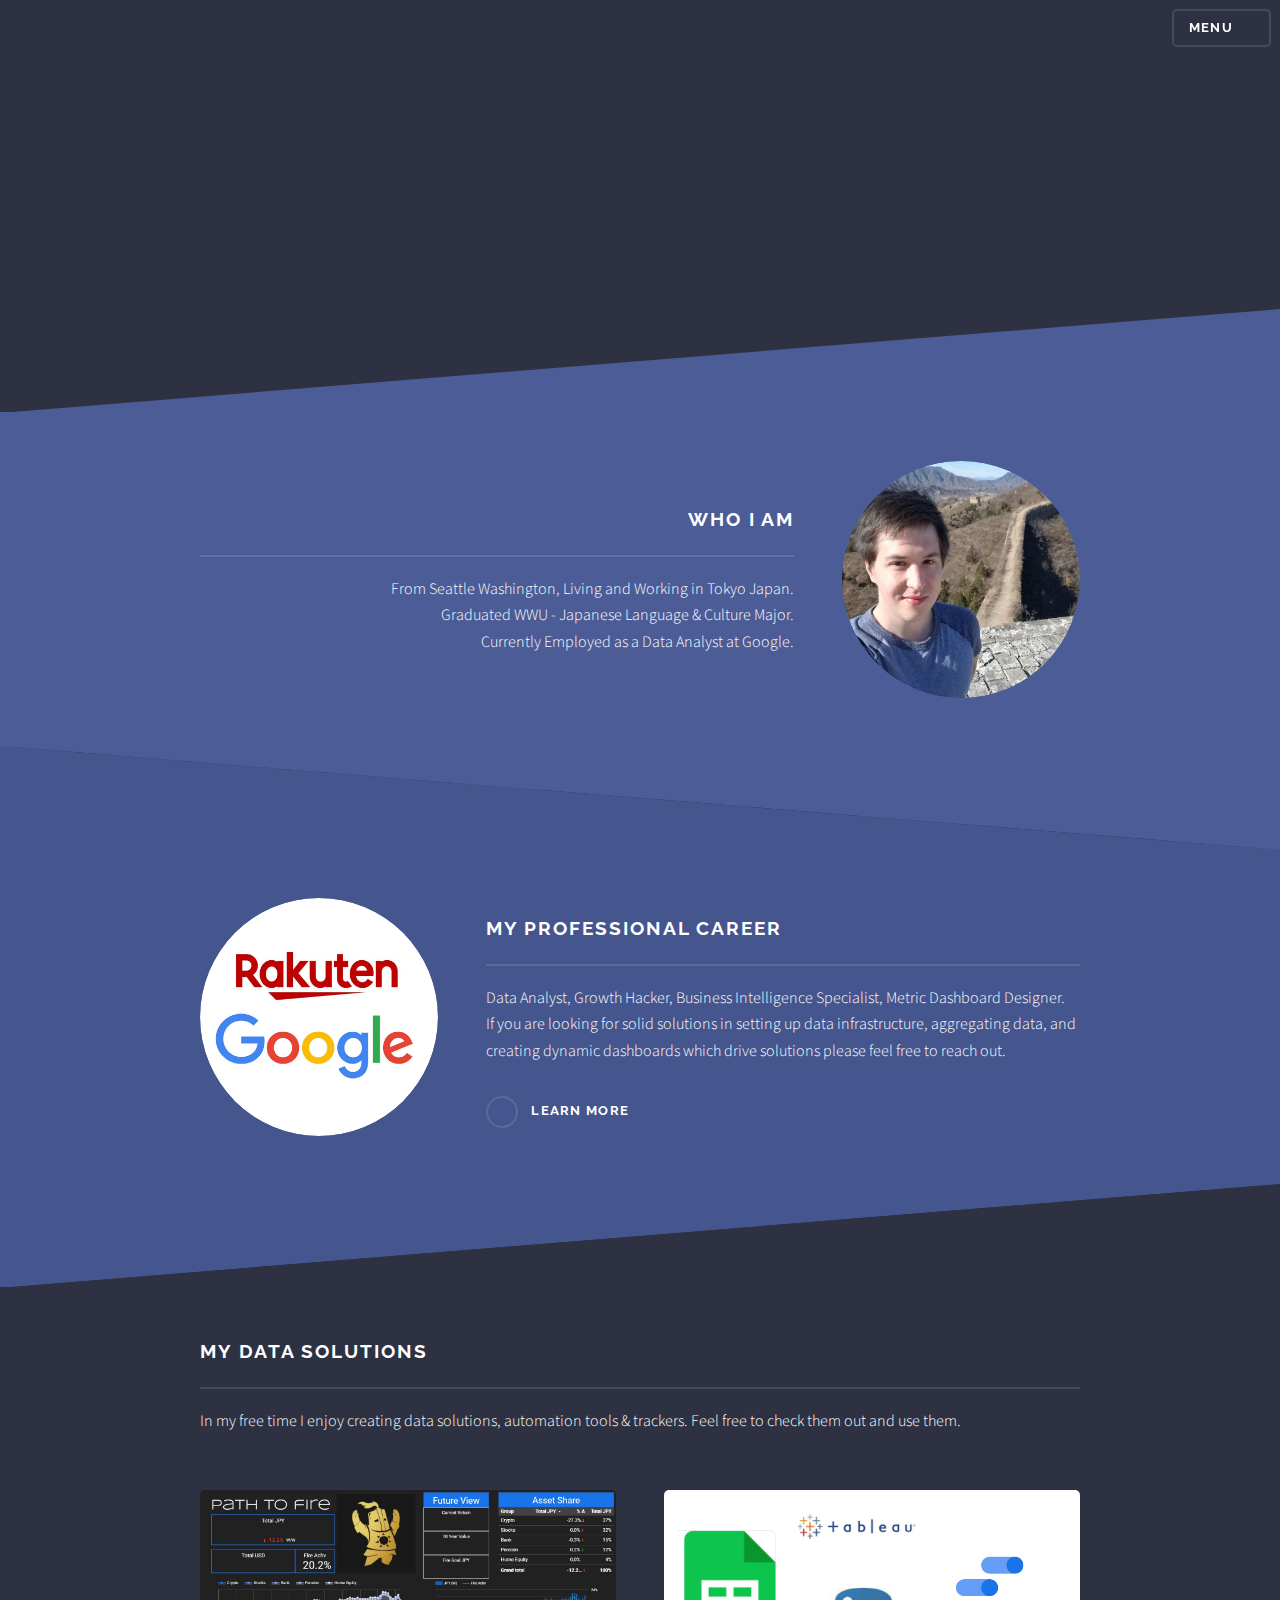
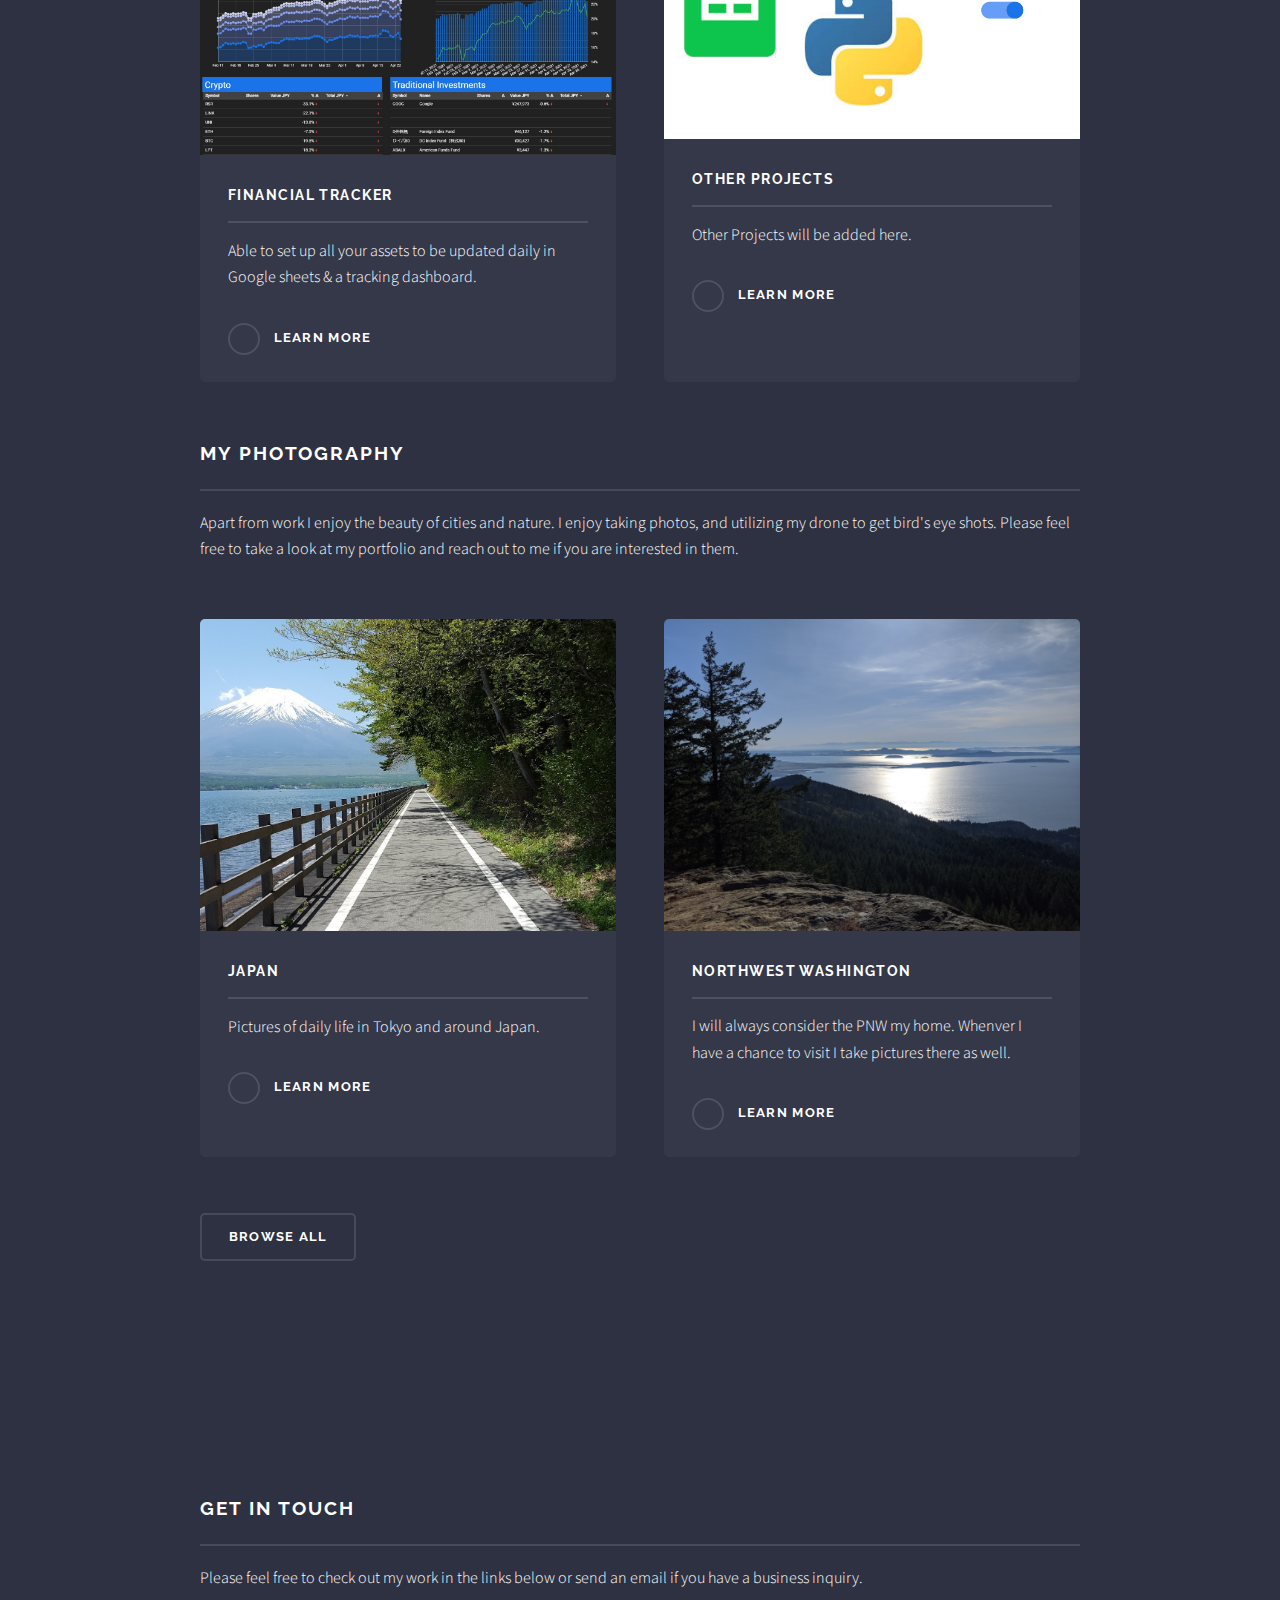
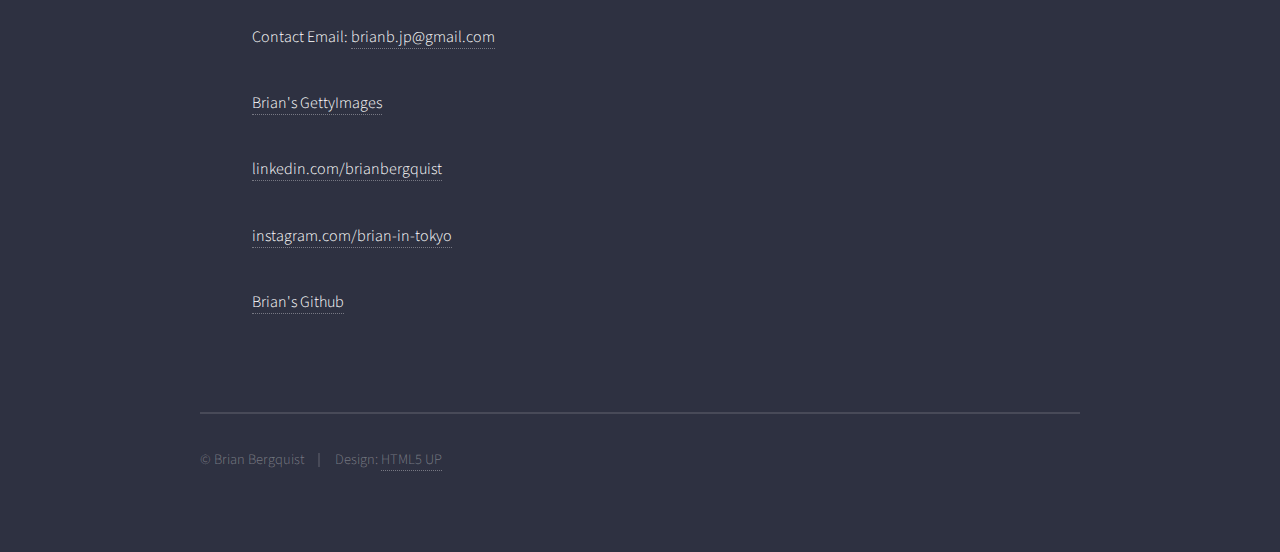
==== index.html @ cfab5d77 "Update index.html" ====
<!DOCTYPE HTML>
<!--
	Solid State by HTML5 UP
	html5up.net | @ajlkn
	Free for personal and commercial use under the CCA 3.0 license (html5up.net/license)
-->
<html>
	<head>
		<title>Brian Bergquist</title>
		<meta charset="utf-8" />
		<meta name="viewport" content="width=device-width, initial-scale=1, user-scalable=no" />
		<link rel="stylesheet" href="assets/css/main.css" />
		<noscript><link rel="stylesheet" href="assets/css/noscript.css" /></noscript>
	</head>
	<body class="is-preload">

		<!-- Page Wrapper -->
			<div id="page-wrapper">

				<!-- Header -->
					<header id="header" class="alt">
						<h1><a href="index.html">Brian Bergquist</a></h1>
						<nav>
							<a href="#menu">Menu</a>
						</nav>
					</header>

				<!-- Menu -->
					<nav id="menu">
						<div class="inner">
							<h2>Menu</h2>
							<ul class="links">
								<li><a href="index.html">Home</a></li>
								<li><a href="data.html">Data Solutions</a></li>
								<li><a href="photography.html">Photography</a></li>
								<li><a href="photography.html">Resume</a></li>
								<li><a href="#contact">Contact</a></li>
							</ul>
							<a href="#" class="close">Close</a>
						</div>
					</nav>

				<!-- Banner -->
					<section id="banner">
						<div class="inner">
							<!-- <div class="logo"><span class="icon fa-circle"></span></div> -->
							<h2>Brian Bergquist</h2>
							<p>Data Analyst, Photographer, Life Long Learner</a></p>
						</div>
					</section>

				<!-- Wrapper -->
					<section id="wrapper">

						<!-- One -->
							<section id="one" class="wrapper spotlight style1">
								<div class="inner">
									<a href="#" class="image"><img src="images/brianpic.jpg" alt="" /></a>
									<div class="content">
										<h2 class="major">Who I Am</h2>
										<p>From Seattle Washington, Living and Working in Tokyo Japan. <br> Graduated WWU - Japanese Language & Culture Major. <br> Currently Employed as a Data Analyst at Google.</p>
										<!-- <a href="#" class="special">Learn more</a> -->
									</div>
								</div>
							</section>

						<!-- Two -->
							<section id="two" class="wrapper alt spotlight style2">
								<div class="inner">
									<a href="#" class="image"><img src="images/work.jpg" alt="" /></a>
									<div class="content">
										<h2 class="major">my professional career</h2>
										<p>Data Analyst, Growth Hacker, Business Intelligence Specialist, Metric Dashboard Designer.<br> If you are looking for solid solutions in setting up data infrastructure, aggregating data, and creating dynamic dashboards which drive solutions please feel free to reach out.    </p>
										<a href="resume.html" class="special">Learn more</a>
									</div>
								</div>
							</section>

						<!-- Three
							<section id="three" class="wrapper spotlight style3">
								<div class="inner">
									<a href="#" class="image"><img src="images/pic03.jpg" alt="" /></a>
									<div class="content">
										<h2 class="major">Nullam dignissim</h2>
										<p>Lorem ipsum dolor sit amet, etiam lorem adipiscing elit. Cras turpis ante, nullam sit amet turpis non, sollicitudin posuere urna. Mauris id tellus arcu. Nunc vehicula id nulla dignissim dapibus. Nullam ultrices, neque et faucibus viverra, ex nulla cursus.</p>
										<a href="#" class="special">Learn more</a>
									</div>
								</div>
							</section>-->

						<!-- Three -->
							<section id="three" class="wrapper style1">
								<div class="inner">

									<!-- Data Section -->

									<h2 class="major">My Data Solutions</h2>
									<p>In my free time I enjoy creating data solutions, automation tools & trackers. Feel free to check them out and use them.</p>
									<section class="features">
										<article>
											<a href="#" class="image"><img src="images/tracker2.jpg" alt="" /></a>
											<h3 class="major">Financial Tracker</h3>
											<p>Able to set up all your assets to be updated daily in Google sheets & a tracking dashboard.</p>
											<a href="#" class="special">Learn more</a>
										</article>
										<article>
											<a href="#" class="image"><img src="images/projects.jpg" alt="" /></a>
											<h3 class="major">Other Projects</h3>
											<p>Other Projects will be added here.</p>
											<a href="#" class="special">Learn more</a>
										</article>
									</section>

									<!-- Photography Section -->
									<h2 class="major">My Photography</h2>
									<p>Apart from work I enjoy the beauty of cities and nature.  I enjoy taking photos, and utilizing my drone to get bird's eye shots. Please feel free to take a look at my portfolio and reach out to me if you are interested in them.</p>
									<section class="features">
										<article>
											<a href="#" class="image"><img src="images/fuji.jpg" alt="" /></a>
											<h3 class="major">Japan</h3>
											<p>Pictures of daily life in Tokyo and around Japan.</p>
											<a href="#" class="special">Learn more</a>
										</article>
										<article>
											<a href="#" class="image"><img src="images/nw.jpg" alt="" /></a>
											<h3 class="major">Northwest Washington</h3>
											<p>I will always consider the PNW my home.  Whenver I have a chance to visit I take pictures there as well.</p>
											<a href="#" class="special">Learn more</a>
										</article>
									</section>
									<ul class="actions">
										<li><a href="#" class="button">Browse All</a></li>
									</ul>
								</div>
							</section>

					</section>

				<!-- Footer -->
					<section id="footer">
						<div class="inner">
							<h2 class="major"><a name="contact">Get in touch</a></h2>
							<p>Please feel free to check out my work in the links below or send an email if you have a business inquiry.</p>
							<!--<form method="post" action="#">
								<div class="fields">
									<div class="field">
										<label for="name">Name</label>
										<input type="text" name="name" id="name" />
									</div>
									<div class="field">
										<label for="email">Email</label>
										<input type="email" name="email" id="email" />
									</div>
									<div class="field">
										<label for="message">Message</label>
										<textarea name="message" id="message" rows="4"></textarea>
									</div>
								</div>
								<ul class="actions">
									<li><input type="submit" value="Send Message" /></li>
								</ul>
							</form>-->
							<ul class="contact">
								<!--li class="icon solid fa-home">
									Untitled Inc<br />
									1234 Somewhere Road Suite #2894<br />
									Nashville, TN 00000-0000
								</li> -->
								<li class="icon solid fa-envelope">Contact Email: <a href="#">brianb.jp@gmail.com</a></li>
								<li class="icon solid fa-camera"><a href="https://www.istockphoto.com/jp/portfolio/brianbergquist">Brian's GettyImages</a></li>
							  <li class="icon brands fa-linkedin"><a href="https://www.linkedin.com/in/brian-bergquist-264b56ba/">linkedin.com/brianbergquist</a></li>
								<li class="icon brands fa-instagram"><a href="https://www.instagram.com/brian_in_tokyo/">instagram.com/brian-in-tokyo</a></li>
								<li class="icon brands fa-github"><a href="https://github.com/EtherealWaffle">Brian's Github</a></li>
							</ul>
							<ul class="copyright">
								<li>&copy; Brian Bergquist</li><li>Design: <a href="http://html5up.net">HTML5 UP</a></li>
							</ul>
						</div>
					</section>

			</div>

		<!-- Scripts -->
			<script src="assets/js/jquery.min.js"></script>
			<script src="assets/js/jquery.scrollex.min.js"></script>
			<script src="assets/js/browser.min.js"></script>
			<script src="assets/js/breakpoints.min.js"></script>
			<script src="assets/js/util.js"></script>
			<script src="assets/js/main.js"></script>

	</body>
</html>
---- assets/css/main.css ----
@import url(fontawesome-all.min.css);
@import url("https://fonts.googleapis.com/css?family=Raleway:200,700|Source+Sans+Pro:300,600,300italic,600italic");

/*
	Solid State by HTML5 UP
	html5up.net | @ajlkn
	Free for personal and commercial use under the CCA 3.0 license (html5up.net/license)
*/

html, body, div, span, applet, object,
iframe, h1, h2, h3, h4, h5, h6, p, blockquote,
pre, a, abbr, acronym, address, big, cite,
code, del, dfn, em, img, ins, kbd, q, s, samp,
small, strike, strong, sub, sup, tt, var, b,
u, i, center, dl, dt, dd, ol, ul, li, fieldset,
form, label, legend, table, caption, tbody,
tfoot, thead, tr, th, td, article, aside,
canvas, details, embed, figure, figcaption,
footer, header, hgroup, menu, nav, output, ruby,
section, summary, time, mark, audio, video {
	margin: 0;
	padding: 0;
	border: 0;
	font-size: 100%;
	font: inherit;
	vertical-align: baseline;}

article, aside, details, figcaption, figure,
footer, header, hgroup, menu, nav, section {
	display: block;}

body {
	line-height: 1;
}

ol, ul {
	list-style: none;
}

blockquote, q {
	quotes: none;
}

	blockquote:before, blockquote:after, q:before, q:after {
		content: '';
		content: none;
	}

table {
	border-collapse: collapse;
	border-spacing: 0;
}

body {
	-webkit-text-size-adjust: none;
}

mark {
	background-color: transparent;
	color: inherit;
}

input::-moz-focus-inner {
	border: 0;
	padding: 0;
}

input, select, textarea {
	-moz-appearance: none;
	-webkit-appearance: none;
	-ms-appearance: none;
	appearance: none;
}

/* Basic */

	@-ms-viewport {
		width: device-width;
	}

	body {
		-ms-overflow-style: scrollbar;
	}

	@media screen and (max-width: 480px) {

		html, body {
			min-width: 320px;
		}

	}

	html {
		box-sizing: border-box;
	}

	*, *:before, *:after {
		box-sizing: inherit;
	}

	body {
		background-color: #2e3141;
		background-image: linear-gradient(to top, rgba(46, 49, 65, 0.8), rgba(46, 49, 65, 0.8)), url("../../images/tok-bg.jpg");
		background-size: auto, cover;
		background-attachment: fixed, fixed;
		background-position: center, center;
	}

		body.is-preload *, body.is-preload *:before, body.is-preload *:after {
			-moz-animation: none !important;
			-webkit-animation: none !important;
			-ms-animation: none !important;
			animation: none !important;
			-moz-transition: none !important;
			-webkit-transition: none !important;
			-ms-transition: none !important;
			transition: none !important;
		}

/* Type */

	body, input, select, textarea {
		color: #ffffff;
		font-family: "Source Sans Pro", Helvetica, sans-serif;
		font-size: 16.5pt;
		font-weight: 300;
		line-height: 1.65;
	}

		@media screen and (max-width: 1680px) {

			body, input, select, textarea {
				font-size: 13pt;
			}

		}

		@media screen and (max-width: 1280px) {

			body, input, select, textarea {
				font-size: 12pt;
			}

		}

		@media screen and (max-width: 980px) {

			body, input, select, textarea {
				font-size: 12pt;
			}

		}

		@media screen and (max-width: 736px) {

			body, input, select, textarea {
				font-size: 12pt;
			}

		}

		@media screen and (max-width: 480px) {

			body, input, select, textarea {
				font-size: 12pt;
			}

		}

	a {
		-moz-transition: color 0.2s ease-in-out, border-bottom-color 0.2s ease-in-out;
		-webkit-transition: color 0.2s ease-in-out, border-bottom-color 0.2s ease-in-out;
		-ms-transition: color 0.2s ease-in-out, border-bottom-color 0.2s ease-in-out;
		transition: color 0.2s ease-in-out, border-bottom-color 0.2s ease-in-out;
		border-bottom: dotted 1px rgba(255, 255, 255, 0.35);
		color: #ffffff;
		text-decoration: none;
	}

		a:hover {
			border-bottom-color: transparent;
			color: #ffffff !important;
		}

		a.special:not(.button) {
			text-decoration: none;
			border-bottom: 0;
			display: block;
			font-family: Raleway, Helvetica, sans-serif;
			font-size: 0.8em;
			font-weight: 700;
			letter-spacing: 0.1em;
			margin: 0 0 2em 0;
			text-transform: uppercase;
		}

			a.special:not(.button):before {
				-moz-osx-font-smoothing: grayscale;
				-webkit-font-smoothing: antialiased;
				display: inline-block;
				font-style: normal;
				font-variant: normal;
				text-rendering: auto;
				line-height: 1;
				text-transform: none !important;
				font-family: 'Font Awesome 5 Free';
				font-weight: 900;
			}

			a.special:not(.button):before {
				-moz-transition: background-color 0.2s ease-in-out;
				-webkit-transition: background-color 0.2s ease-in-out;
				-ms-transition: background-color 0.2s ease-in-out;
				transition: background-color 0.2s ease-in-out;
				border-radius: 100%;
				border: solid 2px rgba(255, 255, 255, 0.125);
				content: '\f105';
				display: inline-block;
				font-size: 1.25em;
				height: 2em;
				line-height: 1.75em;
				margin-right: 0.85em;
				text-align: center;
				text-indent: 0.15em;
				vertical-align: middle;
				width: 2em;
			}

			a.special:not(.button):hover:before {
				background-color: rgba(255, 255, 255, 0.025);
			}

			a.special:not(.button):active:before {
				background-color: rgba(255, 255, 255, 0.075);
			}

	strong, b {
		color: #ffffff;
		font-weight: 600;
	}

	em, i {
		font-style: italic;
	}

	p {
		margin: 0 0 2em 0;
	}

	h1, h2, h3, h4, h5, h6 {
		color: #ffffff;
		font-family: Raleway, Helvetica, sans-serif;
		font-weight: 700;
		letter-spacing: 0.1em;
		margin: 0 0 1em 0;
		text-transform: uppercase;
	}

		h1 a, h2 a, h3 a, h4 a, h5 a, h6 a {
			color: inherit;
			text-decoration: none;
			border-bottom: 0;
		}

		h1 span, h2 span, h3 span, h4 span, h5 span, h6 span {
			font-weight: 200;
		}

		h1.major, h2.major, h3.major, h4.major, h5.major, h6.major {
			padding-bottom: 1em;
			border-bottom: solid 2px rgba(255, 255, 255, 0.125);
		}

	h2 {
		font-size: 1.2em;
	}

	h3 {
		font-size: 0.9em;
	}

	h4 {
		font-size: 0.7em;
	}

	h5 {
		font-size: 0.7em;
	}

	h6 {
		font-size: 0.7em;
	}

	@media screen and (max-width: 736px) {

		h2 {
			font-size: 1em;
		}

		h3 {
			font-size: 0.8em;
		}

	}

	sub {
		font-size: 0.8em;
		position: relative;
		top: 0.5em;
	}

	sup {
		font-size: 0.8em;
		position: relative;
		top: -0.5em;
	}

	blockquote {
		border-left: solid 4px rgba(255, 255, 255, 0.125);
		font-style: italic;
		margin: 0 0 2em 0;
		padding: 0.5em 0 0.5em 2em;
	}

	code {
		background: rgba(255, 255, 255, 0.025);
		border-radius: 5px;
		border: solid 2px rgba(255, 255, 255, 0.125);
		font-family: "Courier New", monospace;
		font-size: 0.9em;
		margin: 0 0.25em;
		padding: 0.25em 0.65em;
	}

	pre {
		-webkit-overflow-scrolling: touch;
		font-family: "Courier New", monospace;
		font-size: 0.9em;
		margin: 0 0 2em 0;
	}

		pre code {
			display: block;
			line-height: 1.75em;
			padding: 1em 1.5em;
			overflow-x: auto;
		}

	hr {
		border: 0;
		border-bottom: solid 2px rgba(255, 255, 255, 0.125);
		margin: 2.5em 0;
	}

		hr.major {
			margin: 4em 0;
		}

	.align-left {
		text-align: left;
	}

	.align-center {
		text-align: center;
	}

	.align-right {
		text-align: right;
	}

/* Row */

	.row {
		display: flex;
		flex-wrap: wrap;
		box-sizing: border-box;
		align-items: stretch;
	}

		.row > * {
			box-sizing: border-box;
		}

		.row.gtr-uniform > * > :last-child {
			margin-bottom: 0;
		}

		.row.aln-left {
			justify-content: flex-start;
		}

		.row.aln-center {
			justify-content: center;
		}

		.row.aln-right {
			justify-content: flex-end;
		}

		.row.aln-top {
			align-items: flex-start;
		}

		.row.aln-middle {
			align-items: center;
		}

		.row.aln-bottom {
			align-items: flex-end;
		}

		.row > .imp {
			order: -1;
		}

		.row > .col-1 {
			width: 8.33333%;
		}

		.row > .off-1 {
			margin-left: 8.33333%;
		}

		.row > .col-2 {
			width: 16.66667%;
		}

		.row > .off-2 {
			margin-left: 16.66667%;
		}

		.row > .col-3 {
			width: 25%;
		}

		.row > .off-3 {
			margin-left: 25%;
		}

		.row > .col-4 {
			width: 33.33333%;
		}

		.row > .off-4 {
			margin-left: 33.33333%;
		}

		.row > .col-5 {
			width: 41.66667%;
		}

		.row > .off-5 {
			margin-left: 41.66667%;
		}

		.row > .col-6 {
			width: 50%;
		}

		.row > .off-6 {
			margin-left: 50%;
		}

		.row > .col-7 {
			width: 58.33333%;
		}

		.row > .off-7 {
			margin-left: 58.33333%;
		}

		.row > .col-8 {
			width: 66.66667%;
		}

		.row > .off-8 {
			margin-left: 66.66667%;
		}

		.row > .col-9 {
			width: 75%;
		}

		.row > .off-9 {
			margin-left: 75%;
		}

		.row > .col-10 {
			width: 83.33333%;
		}

		.row > .off-10 {
			margin-left: 83.33333%;
		}

		.row > .col-11 {
			width: 91.66667%;
		}

		.row > .off-11 {
			margin-left: 91.66667%;
		}

		.row > .col-12 {
			width: 100%;
		}

		.row > .off-12 {
			margin-left: 100%;
		}

		.row.gtr-0 {
			margin-top: 0;
			margin-left: 0em;
		}

			.row.gtr-0 > * {
				padding: 0 0 0 0em;
			}

			.row.gtr-0.gtr-uniform {
				margin-top: 0em;
			}

				.row.gtr-0.gtr-uniform > * {
					padding-top: 0em;
				}

		.row.gtr-25 {
			margin-top: 0;
			margin-left: -0.4375em;
		}

			.row.gtr-25 > * {
				padding: 0 0 0 0.4375em;
			}

			.row.gtr-25.gtr-uniform {
				margin-top: -0.4375em;
			}

				.row.gtr-25.gtr-uniform > * {
					padding-top: 0.4375em;
				}

		.row.gtr-50 {
			margin-top: 0;
			margin-left: -0.875em;
		}

			.row.gtr-50 > * {
				padding: 0 0 0 0.875em;
			}

			.row.gtr-50.gtr-uniform {
				margin-top: -0.875em;
			}

				.row.gtr-50.gtr-uniform > * {
					padding-top: 0.875em;
				}

		.row {
			margin-top: 0;
			margin-left: -1.75em;
		}

			.row > * {
				padding: 0 0 0 1.75em;
			}

			.row.gtr-uniform {
				margin-top: -1.75em;
			}

				.row.gtr-uniform > * {
					padding-top: 1.75em;
				}

		.row.gtr-150 {
			margin-top: 0;
			margin-left: -2.625em;
		}

			.row.gtr-150 > * {
				padding: 0 0 0 2.625em;
			}

			.row.gtr-150.gtr-uniform {
				margin-top: -2.625em;
			}

				.row.gtr-150.gtr-uniform > * {
					padding-top: 2.625em;
				}

		.row.gtr-200 {
			margin-top: 0;
			margin-left: -3.5em;
		}

			.row.gtr-200 > * {
				padding: 0 0 0 3.5em;
			}

			.row.gtr-200.gtr-uniform {
				margin-top: -3.5em;
			}

				.row.gtr-200.gtr-uniform > * {
					padding-top: 3.5em;
				}

		@media screen and (max-width: 1680px) {

			.row {
				display: flex;
				flex-wrap: wrap;
				box-sizing: border-box;
				align-items: stretch;
			}

				.row > * {
					box-sizing: border-box;
				}

				.row.gtr-uniform > * > :last-child {
					margin-bottom: 0;
				}

				.row.aln-left {
					justify-content: flex-start;
				}

				.row.aln-center {
					justify-content: center;
				}

				.row.aln-right {
					justify-content: flex-end;
				}

				.row.aln-top {
					align-items: flex-start;
				}

				.row.aln-middle {
					align-items: center;
				}

				.row.aln-bottom {
					align-items: flex-end;
				}

				.row > .imp-xlarge {
					order: -1;
				}

				.row > .col-1-xlarge {
					width: 8.33333%;
				}

				.row > .off-1-xlarge {
					margin-left: 8.33333%;
				}

				.row > .col-2-xlarge {
					width: 16.66667%;
				}

				.row > .off-2-xlarge {
					margin-left: 16.66667%;
				}

				.row > .col-3-xlarge {
					width: 25%;
				}

				.row > .off-3-xlarge {
					margin-left: 25%;
				}

				.row > .col-4-xlarge {
					width: 33.33333%;
				}

				.row > .off-4-xlarge {
					margin-left: 33.33333%;
				}

				.row > .col-5-xlarge {
					width: 41.66667%;
				}

				.row > .off-5-xlarge {
					margin-left: 41.66667%;
				}

				.row > .col-6-xlarge {
					width: 50%;
				}

				.row > .off-6-xlarge {
					margin-left: 50%;
				}

				.row > .col-7-xlarge {
					width: 58.33333%;
				}

				.row > .off-7-xlarge {
					margin-left: 58.33333%;
				}

				.row > .col-8-xlarge {
					width: 66.66667%;
				}

				.row > .off-8-xlarge {
					margin-left: 66.66667%;
				}

				.row > .col-9-xlarge {
					width: 75%;
				}

				.row > .off-9-xlarge {
					margin-left: 75%;
				}

				.row > .col-10-xlarge {
					width: 83.33333%;
				}

				.row > .off-10-xlarge {
					margin-left: 83.33333%;
				}

				.row > .col-11-xlarge {
					width: 91.66667%;
				}

				.row > .off-11-xlarge {
					margin-left: 91.66667%;
				}

				.row > .col-12-xlarge {
					width: 100%;
				}

				.row > .off-12-xlarge {
					margin-left: 100%;
				}

				.row.gtr-0 {
					margin-top: 0;
					margin-left: 0em;
				}

					.row.gtr-0 > * {
						padding: 0 0 0 0em;
					}

					.row.gtr-0.gtr-uniform {
						margin-top: 0em;
					}

						.row.gtr-0.gtr-uniform > * {
							padding-top: 0em;
						}

				.row.gtr-25 {
					margin-top: 0;
					margin-left: -0.4375em;
				}

					.row.gtr-25 > * {
						padding: 0 0 0 0.4375em;
					}

					.row.gtr-25.gtr-uniform {
						margin-top: -0.4375em;
					}

						.row.gtr-25.gtr-uniform > * {
							padding-top: 0.4375em;
						}

				.row.gtr-50 {
					margin-top: 0;
					margin-left: -0.875em;
				}

					.row.gtr-50 > * {
						padding: 0 0 0 0.875em;
					}

					.row.gtr-50.gtr-uniform {
						margin-top: -0.875em;
					}

						.row.gtr-50.gtr-uniform > * {
							padding-top: 0.875em;
						}

				.row {
					margin-top: 0;
					margin-left: -1.75em;
				}

					.row > * {
						padding: 0 0 0 1.75em;
					}

					.row.gtr-uniform {
						margin-top: -1.75em;
					}

						.row.gtr-uniform > * {
							padding-top: 1.75em;
						}

				.row.gtr-150 {
					margin-top: 0;
					margin-left: -2.625em;
				}

					.row.gtr-150 > * {
						padding: 0 0 0 2.625em;
					}

					.row.gtr-150.gtr-uniform {
						margin-top: -2.625em;
					}

						.row.gtr-150.gtr-uniform > * {
							padding-top: 2.625em;
						}

				.row.gtr-200 {
					margin-top: 0;
					margin-left: -3.5em;
				}

					.row.gtr-200 > * {
						padding: 0 0 0 3.5em;
					}

					.row.gtr-200.gtr-uniform {
						margin-top: -3.5em;
					}

						.row.gtr-200.gtr-uniform > * {
							padding-top: 3.5em;
						}

		}

		@media screen and (max-width: 1280px) {

			.row {
				display: flex;
				flex-wrap: wrap;
				box-sizing: border-box;
				align-items: stretch;
			}

				.row > * {
					box-sizing: border-box;
				}

				.row.gtr-uniform > * > :last-child {
					margin-bottom: 0;
				}

				.row.aln-left {
					justify-content: flex-start;
				}

				.row.aln-center {
					justify-content: center;
				}

				.row.aln-right {
					justify-content: flex-end;
				}

				.row.aln-top {
					align-items: flex-start;
				}

				.row.aln-middle {
					align-items: center;
				}

				.row.aln-bottom {
					align-items: flex-end;
				}

				.row > .imp-large {
					order: -1;
				}

				.row > .col-1-large {
					width: 8.33333%;
				}

				.row > .off-1-large {
					margin-left: 8.33333%;
				}

				.row > .col-2-large {
					width: 16.66667%;
				}

				.row > .off-2-large {
					margin-left: 16.66667%;
				}

				.row > .col-3-large {
					width: 25%;
				}

				.row > .off-3-large {
					margin-left: 25%;
				}

				.row > .col-4-large {
					width: 33.33333%;
				}

				.row > .off-4-large {
					margin-left: 33.33333%;
				}

				.row > .col-5-large {
					width: 41.66667%;
				}

				.row > .off-5-large {
					margin-left: 41.66667%;
				}

				.row > .col-6-large {
					width: 50%;
				}

				.row > .off-6-large {
					margin-left: 50%;
				}

				.row > .col-7-large {
					width: 58.33333%;
				}

				.row > .off-7-large {
					margin-left: 58.33333%;
				}

				.row > .col-8-large {
					width: 66.66667%;
				}

				.row > .off-8-large {
					margin-left: 66.66667%;
				}

				.row > .col-9-large {
					width: 75%;
				}

				.row > .off-9-large {
					margin-left: 75%;
				}

				.row > .col-10-large {
					width: 83.33333%;
				}

				.row > .off-10-large {
					margin-left: 83.33333%;
				}

				.row > .col-11-large {
					width: 91.66667%;
				}

				.row > .off-11-large {
					margin-left: 91.66667%;
				}

				.row > .col-12-large {
					width: 100%;
				}

				.row > .off-12-large {
					margin-left: 100%;
				}

				.row.gtr-0 {
					margin-top: 0;
					margin-left: 0em;
				}

					.row.gtr-0 > * {
						padding: 0 0 0 0em;
					}

					.row.gtr-0.gtr-uniform {
						margin-top: 0em;
					}

						.row.gtr-0.gtr-uniform > * {
							padding-top: 0em;
						}

				.row.gtr-25 {
					margin-top: 0;
					margin-left: -0.4375em;
				}

					.row.gtr-25 > * {
						padding: 0 0 0 0.4375em;
					}

					.row.gtr-25.gtr-uniform {
						margin-top: -0.4375em;
					}

						.row.gtr-25.gtr-uniform > * {
							padding-top: 0.4375em;
						}

				.row.gtr-50 {
					margin-top: 0;
					margin-left: -0.875em;
				}

					.row.gtr-50 > * {
						padding: 0 0 0 0.875em;
					}

					.row.gtr-50.gtr-uniform {
						margin-top: -0.875em;
					}

						.row.gtr-50.gtr-uniform > * {
							padding-top: 0.875em;
						}

				.row {
					margin-top: 0;
					margin-left: -1.75em;
				}

					.row > * {
						padding: 0 0 0 1.75em;
					}

					.row.gtr-uniform {
						margin-top: -1.75em;
					}

						.row.gtr-uniform > * {
							padding-top: 1.75em;
						}

				.row.gtr-150 {
					margin-top: 0;
					margin-left: -2.625em;
				}

					.row.gtr-150 > * {
						padding: 0 0 0 2.625em;
					}

					.row.gtr-150.gtr-uniform {
						margin-top: -2.625em;
					}

						.row.gtr-150.gtr-uniform > * {
							padding-top: 2.625em;
						}

				.row.gtr-200 {
					margin-top: 0;
					margin-left: -3.5em;
				}

					.row.gtr-200 > * {
						padding: 0 0 0 3.5em;
					}

					.row.gtr-200.gtr-uniform {
						margin-top: -3.5em;
					}

						.row.gtr-200.gtr-uniform > * {
							padding-top: 3.5em;
						}

		}

		@media screen and (max-width: 980px) {

			.row {
				display: flex;
				flex-wrap: wrap;
				box-sizing: border-box;
				align-items: stretch;
			}

				.row > * {
					box-sizing: border-box;
				}

				.row.gtr-uniform > * > :last-child {
					margin-bottom: 0;
				}

				.row.aln-left {
					justify-content: flex-start;
				}

				.row.aln-center {
					justify-content: center;
				}

				.row.aln-right {
					justify-content: flex-end;
				}

				.row.aln-top {
					align-items: flex-start;
				}

				.row.aln-middle {
					align-items: center;
				}

				.row.aln-bottom {
					align-items: flex-end;
				}

				.row > .imp-medium {
					order: -1;
				}

				.row > .col-1-medium {
					width: 8.33333%;
				}

				.row > .off-1-medium {
					margin-left: 8.33333%;
				}

				.row > .col-2-medium {
					width: 16.66667%;
				}

				.row > .off-2-medium {
					margin-left: 16.66667%;
				}

				.row > .col-3-medium {
					width: 25%;
				}

				.row > .off-3-medium {
					margin-left: 25%;
				}

				.row > .col-4-medium {
					width: 33.33333%;
				}

				.row > .off-4-medium {
					margin-left: 33.33333%;
				}

				.row > .col-5-medium {
					width: 41.66667%;
				}

				.row > .off-5-medium {
					margin-left: 41.66667%;
				}

				.row > .col-6-medium {
					width: 50%;
				}

				.row > .off-6-medium {
					margin-left: 50%;
				}

				.row > .col-7-medium {
					width: 58.33333%;
				}

				.row > .off-7-medium {
					margin-left: 58.33333%;
				}

				.row > .col-8-medium {
					width: 66.66667%;
				}

				.row > .off-8-medium {
					margin-left: 66.66667%;
				}

				.row > .col-9-medium {
					width: 75%;
				}

				.row > .off-9-medium {
					margin-left: 75%;
				}

				.row > .col-10-medium {
					width: 83.33333%;
				}

				.row > .off-10-medium {
					margin-left: 83.33333%;
				}

				.row > .col-11-medium {
					width: 91.66667%;
				}

				.row > .off-11-medium {
					margin-left: 91.66667%;
				}

				.row > .col-12-medium {
					width: 100%;
				}

				.row > .off-12-medium {
					margin-left: 100%;
				}

				.row.gtr-0 {
					margin-top: 0;
					margin-left: 0em;
				}

					.row.gtr-0 > * {
						padding: 0 0 0 0em;
					}

					.row.gtr-0.gtr-uniform {
						margin-top: 0em;
					}

						.row.gtr-0.gtr-uniform > * {
							padding-top: 0em;
						}

				.row.gtr-25 {
					margin-top: 0;
					margin-left: -0.4375em;
				}

					.row.gtr-25 > * {
						padding: 0 0 0 0.4375em;
					}

					.row.gtr-25.gtr-uniform {
						margin-top: -0.4375em;
					}

						.row.gtr-25.gtr-uniform > * {
							padding-top: 0.4375em;
						}

				.row.gtr-50 {
					margin-top: 0;
					margin-left: -0.875em;
				}

					.row.gtr-50 > * {
						padding: 0 0 0 0.875em;
					}

					.row.gtr-50.gtr-uniform {
						margin-top: -0.875em;
					}

						.row.gtr-50.gtr-uniform > * {
							padding-top: 0.875em;
						}

				.row {
					margin-top: 0;
					margin-left: -1.75em;
				}

					.row > * {
						padding: 0 0 0 1.75em;
					}

					.row.gtr-uniform {
						margin-top: -1.75em;
					}

						.row.gtr-uniform > * {
							padding-top: 1.75em;
						}

				.row.gtr-150 {
					margin-top: 0;
					margin-left: -2.625em;
				}

					.row.gtr-150 > * {
						padding: 0 0 0 2.625em;
					}

					.row.gtr-150.gtr-uniform {
						margin-top: -2.625em;
					}

						.row.gtr-150.gtr-uniform > * {
							padding-top: 2.625em;
						}

				.row.gtr-200 {
					margin-top: 0;
					margin-left: -3.5em;
				}

					.row.gtr-200 > * {
						padding: 0 0 0 3.5em;
					}

					.row.gtr-200.gtr-uniform {
						margin-top: -3.5em;
					}

						.row.gtr-200.gtr-uniform > * {
							padding-top: 3.5em;
						}

		}

		@media screen and (max-width: 736px) {

			.row {
				display: flex;
				flex-wrap: wrap;
				box-sizing: border-box;
				align-items: stretch;
			}

				.row > * {
					box-sizing: border-box;
				}

				.row.gtr-uniform > * > :last-child {
					margin-bottom: 0;
				}

				.row.aln-left {
					justify-content: flex-start;
				}

				.row.aln-center {
					justify-content: center;
				}

				.row.aln-right {
					justify-content: flex-end;
				}

				.row.aln-top {
					align-items: flex-start;
				}

				.row.aln-middle {
					align-items: center;
				}

				.row.aln-bottom {
					align-items: flex-end;
				}

				.row > .imp-small {
					order: -1;
				}

				.row > .col-1-small {
					width: 8.33333%;
				}

				.row > .off-1-small {
					margin-left: 8.33333%;
				}

				.row > .col-2-small {
					width: 16.66667%;
				}

				.row > .off-2-small {
					margin-left: 16.66667%;
				}

				.row > .col-3-small {
					width: 25%;
				}

				.row > .off-3-small {
					margin-left: 25%;
				}

				.row > .col-4-small {
					width: 33.33333%;
				}

				.row > .off-4-small {
					margin-left: 33.33333%;
				}

				.row > .col-5-small {
					width: 41.66667%;
				}

				.row > .off-5-small {
					margin-left: 41.66667%;
				}

				.row > .col-6-small {
					width: 50%;
				}

				.row > .off-6-small {
					margin-left: 50%;
				}

				.row > .col-7-small {
					width: 58.33333%;
				}

				.row > .off-7-small {
					margin-left: 58.33333%;
				}

				.row > .col-8-small {
					width: 66.66667%;
				}

				.row > .off-8-small {
					margin-left: 66.66667%;
				}

				.row > .col-9-small {
					width: 75%;
				}

				.row > .off-9-small {
					margin-left: 75%;
				}

				.row > .col-10-small {
					width: 83.33333%;
				}

				.row > .off-10-small {
					margin-left: 83.33333%;
				}

				.row > .col-11-small {
					width: 91.66667%;
				}

				.row > .off-11-small {
					margin-left: 91.66667%;
				}

				.row > .col-12-small {
					width: 100%;
				}

				.row > .off-12-small {
					margin-left: 100%;
				}

				.row.gtr-0 {
					margin-top: 0;
					margin-left: 0em;
				}

					.row.gtr-0 > * {
						padding: 0 0 0 0em;
					}

					.row.gtr-0.gtr-uniform {
						margin-top: 0em;
					}

						.row.gtr-0.gtr-uniform > * {
							padding-top: 0em;
						}

				.row.gtr-25 {
					margin-top: 0;
					margin-left: -0.3125em;
				}

					.row.gtr-25 > * {
						padding: 0 0 0 0.3125em;
					}

					.row.gtr-25.gtr-uniform {
						margin-top: -0.3125em;
					}

						.row.gtr-25.gtr-uniform > * {
							padding-top: 0.3125em;
						}

				.row.gtr-50 {
					margin-top: 0;
					margin-left: -0.625em;
				}

					.row.gtr-50 > * {
						padding: 0 0 0 0.625em;
					}

					.row.gtr-50.gtr-uniform {
						margin-top: -0.625em;
					}

						.row.gtr-50.gtr-uniform > * {
							padding-top: 0.625em;
						}

				.row {
					margin-top: 0;
					margin-left: -1.25em;
				}

					.row > * {
						padding: 0 0 0 1.25em;
					}

					.row.gtr-uniform {
						margin-top: -1.25em;
					}

						.row.gtr-uniform > * {
							padding-top: 1.25em;
						}

				.row.gtr-150 {
					margin-top: 0;
					margin-left: -1.875em;
				}

					.row.gtr-150 > * {
						padding: 0 0 0 1.875em;
					}

					.row.gtr-150.gtr-uniform {
						margin-top: -1.875em;
					}

						.row.gtr-150.gtr-uniform > * {
							padding-top: 1.875em;
						}

				.row.gtr-200 {
					margin-top: 0;
					margin-left: -2.5em;
				}

					.row.gtr-200 > * {
						padding: 0 0 0 2.5em;
					}

					.row.gtr-200.gtr-uniform {
						margin-top: -2.5em;
					}

						.row.gtr-200.gtr-uniform > * {
							padding-top: 2.5em;
						}

		}

		@media screen and (max-width: 480px) {

			.row {
				display: flex;
				flex-wrap: wrap;
				box-sizing: border-box;
				align-items: stretch;
			}

				.row > * {
					box-sizing: border-box;
				}

				.row.gtr-uniform > * > :last-child {
					margin-bottom: 0;
				}

				.row.aln-left {
					justify-content: flex-start;
				}

				.row.aln-center {
					justify-content: center;
				}

				.row.aln-right {
					justify-content: flex-end;
				}

				.row.aln-top {
					align-items: flex-start;
				}

				.row.aln-middle {
					align-items: center;
				}

				.row.aln-bottom {
					align-items: flex-end;
				}

				.row > .imp-xsmall {
					order: -1;
				}

				.row > .col-1-xsmall {
					width: 8.33333%;
				}

				.row > .off-1-xsmall {
					margin-left: 8.33333%;
				}

				.row > .col-2-xsmall {
					width: 16.66667%;
				}

				.row > .off-2-xsmall {
					margin-left: 16.66667%;
				}

				.row > .col-3-xsmall {
					width: 25%;
				}

				.row > .off-3-xsmall {
					margin-left: 25%;
				}

				.row > .col-4-xsmall {
					width: 33.33333%;
				}

				.row > .off-4-xsmall {
					margin-left: 33.33333%;
				}

				.row > .col-5-xsmall {
					width: 41.66667%;
				}

				.row > .off-5-xsmall {
					margin-left: 41.66667%;
				}

				.row > .col-6-xsmall {
					width: 50%;
				}

				.row > .off-6-xsmall {
					margin-left: 50%;
				}

				.row > .col-7-xsmall {
					width: 58.33333%;
				}

				.row > .off-7-xsmall {
					margin-left: 58.33333%;
				}

				.row > .col-8-xsmall {
					width: 66.66667%;
				}

				.row > .off-8-xsmall {
					margin-left: 66.66667%;
				}

				.row > .col-9-xsmall {
					width: 75%;
				}

				.row > .off-9-xsmall {
					margin-left: 75%;
				}

				.row > .col-10-xsmall {
					width: 83.33333%;
				}

				.row > .off-10-xsmall {
					margin-left: 83.33333%;
				}

				.row > .col-11-xsmall {
					width: 91.66667%;
				}

				.row > .off-11-xsmall {
					margin-left: 91.66667%;
				}

				.row > .col-12-xsmall {
					width: 100%;
				}

				.row > .off-12-xsmall {
					margin-left: 100%;
				}

				.row.gtr-0 {
					margin-top: 0;
					margin-left: 0em;
				}

					.row.gtr-0 > * {
						padding: 0 0 0 0em;
					}

					.row.gtr-0.gtr-uniform {
						margin-top: 0em;
					}

						.row.gtr-0.gtr-uniform > * {
							padding-top: 0em;
						}

				.row.gtr-25 {
					margin-top: 0;
					margin-left: -0.3125em;
				}

					.row.gtr-25 > * {
						padding: 0 0 0 0.3125em;
					}

					.row.gtr-25.gtr-uniform {
						margin-top: -0.3125em;
					}

						.row.gtr-25.gtr-uniform > * {
							padding-top: 0.3125em;
						}

				.row.gtr-50 {
					margin-top: 0;
					margin-left: -0.625em;
				}

					.row.gtr-50 > * {
						padding: 0 0 0 0.625em;
					}

					.row.gtr-50.gtr-uniform {
						margin-top: -0.625em;
					}

						.row.gtr-50.gtr-uniform > * {
							padding-top: 0.625em;
						}

				.row {
					margin-top: 0;
					margin-left: -1.25em;
				}

					.row > * {
						padding: 0 0 0 1.25em;
					}

					.row.gtr-uniform {
						margin-top: -1.25em;
					}

						.row.gtr-uniform > * {
							padding-top: 1.25em;
						}

				.row.gtr-150 {
					margin-top: 0;
					margin-left: -1.875em;
				}

					.row.gtr-150 > * {
						padding: 0 0 0 1.875em;
					}

					.row.gtr-150.gtr-uniform {
						margin-top: -1.875em;
					}

						.row.gtr-150.gtr-uniform > * {
							padding-top: 1.875em;
						}

				.row.gtr-200 {
					margin-top: 0;
					margin-left: -2.5em;
				}

					.row.gtr-200 > * {
						padding: 0 0 0 2.5em;
					}

					.row.gtr-200.gtr-uniform {
						margin-top: -2.5em;
					}

						.row.gtr-200.gtr-uniform > * {
							padding-top: 2.5em;
						}

		}

		@media screen and (max-width: 360px) {

			.row {
				display: flex;
				flex-wrap: wrap;
				box-sizing: border-box;
				align-items: stretch;
			}

				.row > * {
					box-sizing: border-box;
				}

				.row.gtr-uniform > * > :last-child {
					margin-bottom: 0;
				}

				.row.aln-left {
					justify-content: flex-start;
				}

				.row.aln-center {
					justify-content: center;
				}

				.row.aln-right {
					justify-content: flex-end;
				}

				.row.aln-top {
					align-items: flex-start;
				}

				.row.aln-middle {
					align-items: center;
				}

				.row.aln-bottom {
					align-items: flex-end;
				}

				.row > .imp-xxsmall {
					order: -1;
				}

				.row > .col-1-xxsmall {
					width: 8.33333%;
				}

				.row > .off-1-xxsmall {
					margin-left: 8.33333%;
				}

				.row > .col-2-xxsmall {
					width: 16.66667%;
				}

				.row > .off-2-xxsmall {
					margin-left: 16.66667%;
				}

				.row > .col-3-xxsmall {
					width: 25%;
				}

				.row > .off-3-xxsmall {
					margin-left: 25%;
				}

				.row > .col-4-xxsmall {
					width: 33.33333%;
				}

				.row > .off-4-xxsmall {
					margin-left: 33.33333%;
				}

				.row > .col-5-xxsmall {
					width: 41.66667%;
				}

				.row > .off-5-xxsmall {
					margin-left: 41.66667%;
				}

				.row > .col-6-xxsmall {
					width: 50%;
				}

				.row > .off-6-xxsmall {
					margin-left: 50%;
				}

				.row > .col-7-xxsmall {
					width: 58.33333%;
				}

				.row > .off-7-xxsmall {
					margin-left: 58.33333%;
				}

				.row > .col-8-xxsmall {
					width: 66.66667%;
				}

				.row > .off-8-xxsmall {
					margin-left: 66.66667%;
				}

				.row > .col-9-xxsmall {
					width: 75%;
				}

				.row > .off-9-xxsmall {
					margin-left: 75%;
				}

				.row > .col-10-xxsmall {
					width: 83.33333%;
				}

				.row > .off-10-xxsmall {
					margin-left: 83.33333%;
				}

				.row > .col-11-xxsmall {
					width: 91.66667%;
				}

				.row > .off-11-xxsmall {
					margin-left: 91.66667%;
				}

				.row > .col-12-xxsmall {
					width: 100%;
				}

				.row > .off-12-xxsmall {
					margin-left: 100%;
				}

				.row.gtr-0 {
					margin-top: 0;
					margin-left: 0em;
				}

					.row.gtr-0 > * {
						padding: 0 0 0 0em;
					}

					.row.gtr-0.gtr-uniform {
						margin-top: 0em;
					}

						.row.gtr-0.gtr-uniform > * {
							padding-top: 0em;
						}

				.row.gtr-25 {
					margin-top: 0;
					margin-left: -0.3125em;
				}

					.row.gtr-25 > * {
						padding: 0 0 0 0.3125em;
					}

					.row.gtr-25.gtr-uniform {
						margin-top: -0.3125em;
					}

						.row.gtr-25.gtr-uniform > * {
							padding-top: 0.3125em;
						}

				.row.gtr-50 {
					margin-top: 0;
					margin-left: -0.625em;
				}

					.row.gtr-50 > * {
						padding: 0 0 0 0.625em;
					}

					.row.gtr-50.gtr-uniform {
						margin-top: -0.625em;
					}

						.row.gtr-50.gtr-uniform > * {
							padding-top: 0.625em;
						}

				.row {
					margin-top: 0;
					margin-left: -1.25em;
				}

					.row > * {
						padding: 0 0 0 1.25em;
					}

					.row.gtr-uniform {
						margin-top: -1.25em;
					}

						.row.gtr-uniform > * {
							padding-top: 1.25em;
						}

				.row.gtr-150 {
					margin-top: 0;
					margin-left: -1.875em;
				}

					.row.gtr-150 > * {
						padding: 0 0 0 1.875em;
					}

					.row.gtr-150.gtr-uniform {
						margin-top: -1.875em;
					}

						.row.gtr-150.gtr-uniform > * {
							padding-top: 1.875em;
						}

				.row.gtr-200 {
					margin-top: 0;
					margin-left: -2.5em;
				}

					.row.gtr-200 > * {
						padding: 0 0 0 2.5em;
					}

					.row.gtr-200.gtr-uniform {
						margin-top: -2.5em;
					}

						.row.gtr-200.gtr-uniform > * {
							padding-top: 2.5em;
						}

		}

/* Section/Article */

	section.special, article.special {
		text-align: center;
	}

/* Form */

	form {
		margin: 0 0 2em 0;
	}

		form > :last-child {
			margin-bottom: 0;
		}

		form > .fields {
			display: -moz-flex;
			display: -webkit-flex;
			display: -ms-flex;
			display: flex;
			-moz-flex-wrap: wrap;
			-webkit-flex-wrap: wrap;
			-ms-flex-wrap: wrap;
			flex-wrap: wrap;
			width: calc(100% + 3em);
			margin: -1.5em 0 2em -1.5em;
		}

			form > .fields > .field {
				-moz-flex-grow: 0;
				-webkit-flex-grow: 0;
				-ms-flex-grow: 0;
				flex-grow: 0;
				-moz-flex-shrink: 0;
				-webkit-flex-shrink: 0;
				-ms-flex-shrink: 0;
				flex-shrink: 0;
				padding: 1.5em 0 0 1.5em;
				width: calc(100% - 1.5em);
			}

				form > .fields > .field.half {
					width: calc(50% - 0.75em);
				}

				form > .fields > .field.third {
					width: calc(100%/3 - 0.5em);
				}

				form > .fields > .field.quarter {
					width: calc(25% - 0.375em);
				}

		@media screen and (max-width: 480px) {

			form > .fields {
				width: calc(100% + 3em);
				margin: -1.5em 0 2em -1.5em;
			}

				form > .fields > .field {
					padding: 1.5em 0 0 1.5em;
					width: calc(100% - 1.5em);
				}

					form > .fields > .field.half {
						width: calc(100% - 1.5em);
					}

					form > .fields > .field.third {
						width: calc(100% - 1.5em);
					}

					form > .fields > .field.quarter {
						width: calc(100% - 1.5em);
					}

		}

	label {
		color: #ffffff;
		display: block;
		font-family: Raleway, Helvetica, sans-serif;
		font-size: 0.8em;
		font-weight: 700;
		letter-spacing: 0.1em;
		margin: 0 0 0.7em 0;
		text-transform: uppercase;
	}

	input[type="text"],
	input[type="password"],
	input[type="email"],
	input[type="tel"],
	select,
	textarea {
		-moz-appearance: none;
		-webkit-appearance: none;
		-ms-appearance: none;
		appearance: none;
		background: rgba(255, 255, 255, 0.025);
		border-radius: 5px;
		border: none;
		border: solid 2px rgba(255, 255, 255, 0.125);
		color: inherit;
		display: block;
		outline: 0;
		padding: 0 1em;
		text-decoration: none;
		width: 100%;
	}

		input[type="text"]:invalid,
		input[type="password"]:invalid,
		input[type="email"]:invalid,
		input[type="tel"]:invalid,
		select:invalid,
		textarea:invalid {
			box-shadow: none;
		}

		input[type="text"]:focus,
		input[type="password"]:focus,
		input[type="email"]:focus,
		input[type="tel"]:focus,
		select:focus,
		textarea:focus {
			border-color: #5b6ba6;
		}

	select {
		background-image: url("data:image/svg+xml;charset=utf8,%3Csvg xmlns='http://www.w3.org/2000/svg' width='40' height='40' preserveAspectRatio='none' viewBox='0 0 40 40'%3E%3Cpath d='M9.4,12.3l10.4,10.4l10.4-10.4c0.2-0.2,0.5-0.4,0.9-0.4c0.3,0,0.6,0.1,0.9,0.4l3.3,3.3c0.2,0.2,0.4,0.5,0.4,0.9 c0,0.4-0.1,0.6-0.4,0.9L20.7,31.9c-0.2,0.2-0.5,0.4-0.9,0.4c-0.3,0-0.6-0.1-0.9-0.4L4.3,17.3c-0.2-0.2-0.4-0.5-0.4-0.9 c0-0.4,0.1-0.6,0.4-0.9l3.3-3.3c0.2-0.2,0.5-0.4,0.9-0.4S9.1,12.1,9.4,12.3z' fill='rgba(255, 255, 255, 0.125)' /%3E%3C/svg%3E");
		background-size: 1.25rem;
		background-repeat: no-repeat;
		background-position: calc(100% - 1rem) center;
		height: 2.75em;
		padding-right: 2.75em;
		text-overflow: ellipsis;
	}

		select option {
			color: #ffffff;
			background: #2e3141;
		}

		select:focus::-ms-value {
			background-color: transparent;
		}

		select::-ms-expand {
			display: none;
		}

	input[type="text"],
	input[type="password"],
	input[type="email"],
	select {
		height: 2.75em;
	}

	textarea {
		padding: 0.75em 1em;
	}

	input[type="checkbox"],
	input[type="radio"] {
		-moz-appearance: none;
		-webkit-appearance: none;
		-ms-appearance: none;
		appearance: none;
		display: block;
		float: left;
		margin-right: -2em;
		opacity: 0;
		width: 1em;
		z-index: -1;
	}

		input[type="checkbox"] + label,
		input[type="radio"] + label {
			text-decoration: none;
			color: #ffffff;
			cursor: pointer;
			display: inline-block;
			font-size: 1em;
			font-family: "Source Sans Pro", Helvetica, sans-serif;
			text-transform: none;
			letter-spacing: 0;
			font-weight: 300;
			padding-left: 2.4em;
			padding-right: 0.75em;
			position: relative;
		}

			input[type="checkbox"] + label:before,
			input[type="radio"] + label:before {
				-moz-osx-font-smoothing: grayscale;
				-webkit-font-smoothing: antialiased;
				display: inline-block;
				font-style: normal;
				font-variant: normal;
				text-rendering: auto;
				line-height: 1;
				text-transform: none !important;
				font-family: 'Font Awesome 5 Free';
				font-weight: 900;
			}

			input[type="checkbox"] + label:before,
			input[type="radio"] + label:before {
				background: rgba(255, 255, 255, 0.025);
				border-radius: 5px;
				border: solid 2px rgba(255, 255, 255, 0.125);
				content: '';
				display: inline-block;
				font-size: 0.8em;
				height: 2.0625em;
				left: 0;
				line-height: 2.0625em;
				position: absolute;
				text-align: center;
				top: 0;
				width: 2.0625em;
			}

		input[type="checkbox"]:checked + label:before,
		input[type="radio"]:checked + label:before {
			background: #ffffff;
			border-color: #ffffff;
			content: '\f00c';
			color: #2e3141;
		}

		input[type="checkbox"]:focus + label:before,
		input[type="radio"]:focus + label:before {
			border-color: #4c5c96;
		}

	input[type="checkbox"] + label:before {
		border-radius: 5px;
	}

	input[type="radio"] + label:before {
		border-radius: 100%;
	}

	::-webkit-input-placeholder {
		color: rgba(255, 255, 255, 0.35) !important;
		opacity: 1.0;
	}

	:-moz-placeholder {
		color: rgba(255, 255, 255, 0.35) !important;
		opacity: 1.0;
	}

	::-moz-placeholder {
		color: rgba(255, 255, 255, 0.35) !important;
		opacity: 1.0;
	}

	:-ms-input-placeholder {
		color: rgba(255, 255, 255, 0.35) !important;
		opacity: 1.0;
	}

/* Box */

	.box {
		border-radius: 5px;
		border: solid 2px rgba(255, 255, 255, 0.125);
		margin-bottom: 2em;
		padding: 1.5em;
	}

		.box > :last-child,
		.box > :last-child > :last-child,
		.box > :last-child > :last-child > :last-child {
			margin-bottom: 0;
		}

		.box.alt {
			border: 0;
			border-radius: 0;
			padding: 0;
		}

/* Icon */

	.icon {
		text-decoration: none;
		border-bottom: none;
		position: relative;
	}

		.icon:before {
			-moz-osx-font-smoothing: grayscale;
			-webkit-font-smoothing: antialiased;
			display: inline-block;
			font-style: normal;
			font-variant: normal;
			text-rendering: auto;
			line-height: 1;
			text-transform: none !important;
			font-family: 'Font Awesome 5 Free';
			font-weight: 400;
		}

		.icon > .label {
			display: none;
		}

		.icon:before {
			line-height: inherit;
		}

		.icon.solid:before {
			font-weight: 900;
		}

		.icon.brands:before {
			font-family: 'Font Awesome 5 Brands';
		}

/* Image */

	.image {
		border-radius: 5px;
		border: 0;
		display: inline-block;
		position: relative;
	}

		.image img {
			border-radius: 5px;
			display: block;
		}

		.image.left, .image.right {
			max-width: 40%;
		}

			.image.left img, .image.right img {
				width: 100%;
			}

		.image.left {
			float: left;
			padding: 0 1.5em 1em 0;
			top: 0.25em;
		}

		.image.right {
			float: right;
			padding: 0 0 1em 1.5em;
			top: 0.25em;
		}

		.image.fit {
			display: block;
			margin: 0 0 2em 0;
			width: 100%;
		}

			.image.fit img {
				width: 100%;
			}

		.image.main {
			display: block;
			margin: 0 0 3em 0;
			width: 100%;
		}

			.image.main img {
				width: 100%;
			}

/* List */

	ol {
		list-style: decimal;
		margin: 0 0 2em 0;
		padding-left: 1.25em;
	}

		ol li {
			padding-left: 0.25em;
		}

	ul {
		list-style: disc;
		margin: 0 0 2em 0;
		padding-left: 1em;
	}

		ul li {
			padding-left: 0.5em;
		}

		ul.alt {
			list-style: none;
			padding-left: 0;
		}

			ul.alt li {
				border-top: solid 1px rgba(255, 255, 255, 0.125);
				padding: 0.5em 0;
			}

				ul.alt li:first-child {
					border-top: 0;
					padding-top: 0;
				}

	dl {
		margin: 0 0 2em 0;
	}

		dl dt {
			display: block;
			font-weight: 600;
			margin: 0 0 1em 0;
		}

		dl dd {
			margin-left: 2em;
		}

/* Actions */

	ul.actions {
		display: -moz-flex;
		display: -webkit-flex;
		display: -ms-flex;
		display: flex;
		cursor: default;
		list-style: none;
		margin-left: -1em;
		padding-left: 0;
	}

		ul.actions li {
			padding: 0 0 0 1em;
			vertical-align: middle;
		}

		ul.actions.special {
			-moz-justify-content: center;
			-webkit-justify-content: center;
			-ms-justify-content: center;
			justify-content: center;
			width: 100%;
			margin-left: 0;
		}

			ul.actions.special li:first-child {
				padding-left: 0;
			}

		ul.actions.stacked {
			-moz-flex-direction: column;
			-webkit-flex-direction: column;
			-ms-flex-direction: column;
			flex-direction: column;
			margin-left: 0;
		}

			ul.actions.stacked li {
				padding: 1.3em 0 0 0;
			}

				ul.actions.stacked li:first-child {
					padding-top: 0;
				}

		ul.actions.fit {
			width: calc(100% + 1em);
		}

			ul.actions.fit li {
				-moz-flex-grow: 1;
				-webkit-flex-grow: 1;
				-ms-flex-grow: 1;
				flex-grow: 1;
				-moz-flex-shrink: 1;
				-webkit-flex-shrink: 1;
				-ms-flex-shrink: 1;
				flex-shrink: 1;
				width: 100%;
			}

				ul.actions.fit li > * {
					width: 100%;
				}

			ul.actions.fit.stacked {
				width: 100%;
			}

		@media screen and (max-width: 480px) {

			ul.actions:not(.fixed) {
				-moz-flex-direction: column;
				-webkit-flex-direction: column;
				-ms-flex-direction: column;
				flex-direction: column;
				margin-left: 0;
				width: 100% !important;
			}

				ul.actions:not(.fixed) li {
					-moz-flex-grow: 1;
					-webkit-flex-grow: 1;
					-ms-flex-grow: 1;
					flex-grow: 1;
					-moz-flex-shrink: 1;
					-webkit-flex-shrink: 1;
					-ms-flex-shrink: 1;
					flex-shrink: 1;
					padding: 1em 0 0 0;
					text-align: center;
					width: 100%;
				}

					ul.actions:not(.fixed) li > * {
						width: 100%;
					}

					ul.actions:not(.fixed) li:first-child {
						padding-top: 0;
					}

					ul.actions:not(.fixed) li input[type="submit"],
					ul.actions:not(.fixed) li input[type="reset"],
					ul.actions:not(.fixed) li input[type="button"],
					ul.actions:not(.fixed) li button,
					ul.actions:not(.fixed) li .button {
						width: 100%;
					}

						ul.actions:not(.fixed) li input[type="submit"].icon:before,
						ul.actions:not(.fixed) li input[type="reset"].icon:before,
						ul.actions:not(.fixed) li input[type="button"].icon:before,
						ul.actions:not(.fixed) li button.icon:before,
						ul.actions:not(.fixed) li .button.icon:before {
							margin-left: -0.5rem;
						}

		}

/* Icons */

	ul.icons {
		cursor: default;
		list-style: none;
		padding-left: 0;
	}

		ul.icons li {
			display: inline-block;
			padding: 0 1em 0 0;
		}

			ul.icons li:last-child {
				padding-right: 0;
			}

			ul.icons li .icon:before {
				font-size: 1.25em;
			}

/* Contact */

	ul.contact {
		list-style: none;
		padding: 0;
	}

		ul.contact li {
			text-decoration: none;
			margin: 2.5em 0 0 0;
			padding: 0 0 0 3.25em;
			position: relative;
		}

			ul.contact li:before {
				-moz-osx-font-smoothing: grayscale;
				-webkit-font-smoothing: antialiased;
				display: inline-block;
				font-style: normal;
				font-variant: normal;
				text-rendering: auto;
				line-height: 1;
				text-transform: none !important;
				font-family: 'Font Awesome 5 Free';
				font-weight: 400;
			}

			ul.contact li:before {
				border-radius: 100%;
				border: solid 2px rgba(255, 255, 255, 0.125);
				display: inline-block;
				font-size: 0.8em;
				height: 2.5em;
				left: 0;
				line-height: 2.35em;
				position: absolute;
				text-align: center;
				top: 0;
				width: 2.5em;
			}

			ul.contact li:first-child {
				margin-top: 0;
			}

		@media screen and (max-width: 736px) {

			ul.contact li {
				margin: 1.5em 0 0 0;
			}

		}

/* Pagination */

	ul.pagination {
		cursor: default;
		list-style: none;
		padding-left: 0;
	}

		ul.pagination li {
			display: inline-block;
			padding-left: 0;
			vertical-align: middle;
		}

			ul.pagination li > .page {
				-moz-transition: background-color 0.2s ease-in-out, color 0.2s ease-in-out;
				-webkit-transition: background-color 0.2s ease-in-out, color 0.2s ease-in-out;
				-ms-transition: background-color 0.2s ease-in-out, color 0.2s ease-in-out;
				transition: background-color 0.2s ease-in-out, color 0.2s ease-in-out;
				border-bottom: 0;
				border-radius: 5px;
				display: inline-block;
				height: 1.5em;
				line-height: 1.5em;
				margin: 0 0.125em;
				min-width: 1.5em;
				padding: 0 0.5em;
				text-align: center;
			}

				ul.pagination li > .page:hover {
					background-color: rgba(255, 255, 255, 0.025);
				}

				ul.pagination li > .page.active {
					background-color: #4c5c96;
				}

			ul.pagination li:first-child {
				padding-right: 0.75em;
			}

			ul.pagination li:last-child {
				padding-left: 0.75em;
			}

		@media screen and (max-width: 480px) {

			ul.pagination li:nth-child(n+2):nth-last-child(n+2) {
				display: none;
			}

			ul.pagination li .button {
				width: 100%;
			}

			ul.pagination li:first-child {
				width: calc(50% - 2px);
				text-align: left;
				padding-right: 0.325em;
			}

			ul.pagination li:last-child {
				width: calc(50% - 2px);
				text-align: right;
				padding-left: 0.325em;
			}

		}

/* Table */

	.table-wrapper {
		-webkit-overflow-scrolling: touch;
		overflow-x: auto;
	}

	table {
		margin: 0 0 2em 0;
		width: 100%;
	}

		table tbody tr {
			border: solid 1px rgba(255, 255, 255, 0.125);
			border-left: 0;
			border-right: 0;
		}

			table tbody tr:nth-child(2n + 1) {
				background-color: rgba(255, 255, 255, 0.025);
			}

		table td {
			padding: 0.75em 0.75em;
		}

		table th {
			color: #ffffff;
			font-size: 0.9em;
			font-weight: 600;
			padding: 0 0.75em 0.75em 0.75em;
			text-align: left;
		}

		table thead {
			border-bottom: solid 2px rgba(255, 255, 255, 0.125);
		}

		table tfoot {
			border-top: solid 2px rgba(255, 255, 255, 0.125);
		}

		table.alt {
			border-collapse: separate;
		}

			table.alt tbody tr td {
				border: solid 1px rgba(255, 255, 255, 0.125);
				border-left-width: 0;
				border-top-width: 0;
			}

				table.alt tbody tr td:first-child {
					border-left-width: 1px;
				}

			table.alt tbody tr:first-child td {
				border-top-width: 1px;
			}

			table.alt thead {
				border-bottom: 0;
			}

			table.alt tfoot {
				border-top: 0;
			}

/* Button */

	input[type="submit"],
	input[type="reset"],
	input[type="button"],
	button,
	.button {
		-moz-appearance: none;
		-webkit-appearance: none;
		-ms-appearance: none;
		appearance: none;
		-moz-transition: background-color 0.2s ease-in-out;
		-webkit-transition: background-color 0.2s ease-in-out;
		-ms-transition: background-color 0.2s ease-in-out;
		transition: background-color 0.2s ease-in-out;
		background-color: transparent;
		border-radius: 5px;
		border: 0;
		box-shadow: inset 0 0 0 2px rgba(255, 255, 255, 0.125);
		color: #ffffff !important;
		cursor: pointer;
		display: inline-block;
		font-family: Raleway, Helvetica, sans-serif;
		font-size: 0.8em;
		font-weight: 700;
		height: 3.75em;
		letter-spacing: 0.1em;
		line-height: 3.75em;
		padding: 0 2.25em;
		text-align: center;
		text-decoration: none;
		text-transform: uppercase;
		white-space: nowrap;
	}

		input[type="submit"]:hover,
		input[type="reset"]:hover,
		input[type="button"]:hover,
		button:hover,
		.button:hover {
			background-color: rgba(255, 255, 255, 0.025);
		}

		input[type="submit"]:active,
		input[type="reset"]:active,
		input[type="button"]:active,
		button:active,
		.button:active {
			background-color: rgba(255, 255, 255, 0.075);
		}

		input[type="submit"].icon:before,
		input[type="reset"].icon:before,
		input[type="button"].icon:before,
		button.icon:before,
		.button.icon:before {
			margin-right: 0.5em;
			color: rgba(255, 255, 255, 0.35);
		}

		input[type="submit"].primary,
		input[type="reset"].primary,
		input[type="button"].primary,
		button.primary,
		.button.primary {
			background-color: #4c5c96;
			box-shadow: none;
		}

			input[type="submit"].primary:hover,
			input[type="reset"].primary:hover,
			input[type="button"].primary:hover,
			button.primary:hover,
			.button.primary:hover {
				background-color: #53639e;
			}

			input[type="submit"].primary:active,
			input[type="reset"].primary:active,
			input[type="button"].primary:active,
			button.primary:active,
			.button.primary:active {
				background-color: #45558d;
			}

			input[type="submit"].primary.icon:before,
			input[type="reset"].primary.icon:before,
			input[type="button"].primary.icon:before,
			button.primary.icon:before,
			.button.primary.icon:before {
				color: #7985b0;
			}

		input[type="submit"].fit,
		input[type="reset"].fit,
		input[type="button"].fit,
		button.fit,
		.button.fit {
			width: 100%;
		}

		input[type="submit"].small,
		input[type="reset"].small,
		input[type="button"].small,
		button.small,
		.button.small {
			font-size: 0.6em;
		}

		input[type="submit"].large,
		input[type="reset"].large,
		input[type="button"].large,
		button.large,
		.button.large {
			font-size: 1em;
		}

		input[type="submit"].disabled, input[type="submit"]:disabled,
		input[type="reset"].disabled,
		input[type="reset"]:disabled,
		input[type="button"].disabled,
		input[type="button"]:disabled,
		button.disabled,
		button:disabled,
		.button.disabled,
		.button:disabled {
			opacity: 0.25;
		}

		@media screen and (max-width: 480px) {

			input[type="submit"],
			input[type="reset"],
			input[type="button"],
			button,
			.button {
				padding: 0;
			}

		}

/* Features */

	.features {
		display: -moz-flex;
		display: -webkit-flex;
		display: -ms-flex;
		display: flex;
		-moz-flex-wrap: wrap;
		-webkit-flex-wrap: wrap;
		-ms-flex-wrap: wrap;
		flex-wrap: wrap;
		margin: 0 0 2em 0;
	}

		.features article {
			padding: 1.75em 1.75em 0.1em 1.75em ;
			background-color: #353849;
			border-radius: 5px;
			margin: 1.5em 3em 1.5em 0;
			width: calc(50% - 1.5em);
		}

			.features article:nth-child(2n) {
				margin-right: 0;
			}

			.features article .image {
				border-radius: 5px 5px 0 0;
				display: block;
				margin-bottom: 1.75em;
				margin-left: -1.75em;
				margin-top: -1.75em;
				position: relative;
				width: calc(100% + 3.5em);
			}

				.features article .image img {
					border-radius: 5px 5px 0 0;
					width: 100%;
				}

		@media screen and (max-width: 980px) {

			.features article {
				margin: 1em 2em 1em 0;
				width: calc(50% - 1em);
			}

		}

		@media screen and (max-width: 736px) {

			.features article {
				padding: 1.5em 1.5em 0.1em 1.5em ;
				margin: 0.875em 1.75em 0.875em 0;
				width: calc(50% - 0.875em - 1px);
			}

				.features article .image {
					margin-bottom: 1.5em;
					margin-left: -1.5em;
					margin-top: -1.5em;
					width: calc(100% + 3em);
				}

		}

		@media screen and (max-width: 480px) {

			.features {
				display: block;
			}

				.features article {
					width: 100%;
					margin: 0 0 2em 0 !important;
				}

		}

/* Header */

	#header {
		-moz-transition: background-color 0.2s ease-in-out;
		-webkit-transition: background-color 0.2s ease-in-out;
		-ms-transition: background-color 0.2s ease-in-out;
		transition: background-color 0.2s ease-in-out;
		background-color: rgba(53, 56, 73, 0.95);
		height: 3.5em;
		left: 0;
		line-height: 3.5em;
		padding: 0 1.25em;
		position: fixed;
		top: 0;
		width: 100%;
		z-index: 10000;
	}

		#header h1 {
			-moz-transition: opacity 0.2s ease-in-out, visibility 0.2s;
			-webkit-transition: opacity 0.2s ease-in-out, visibility 0.2s;
			-ms-transition: opacity 0.2s ease-in-out, visibility 0.2s;
			transition: opacity 0.2s ease-in-out, visibility 0.2s;
			border-bottom: 0;
			font-size: 0.8em;
			margin-bottom: 0;
			opacity: 1;
			visibility: visible;
		}

			#header h1 a {
				border: 0;
			}

		#header nav {
			font-family: Raleway, Helvetica, sans-serif;
			font-size: 0.8em;
			font-weight: 700;
			height: 3em;
			letter-spacing: 0.1em;
			line-height: 3em;
			position: absolute;
			right: 0.7em;
			text-transform: uppercase;
			top: 0.7em;
		}

			#header nav a {
				border: 0;
				display: inline-block;
				padding: 0 1em;
			}

				#header nav a:before {
					float: right;
					margin-left: 0.75em;
				}

				#header nav a[href="#menu"] {
					text-decoration: none;
					-moz-transition: background-color 0.2s ease-in-out;
					-webkit-transition: background-color 0.2s ease-in-out;
					-ms-transition: background-color 0.2s ease-in-out;
					transition: background-color 0.2s ease-in-out;
					border-radius: 5px;
					box-shadow: inset 0 0 0 2px rgba(255, 255, 255, 0.125);
					padding: 0 1.35em;
				}

					#header nav a[href="#menu"]:before {
						-moz-osx-font-smoothing: grayscale;
						-webkit-font-smoothing: antialiased;
						display: inline-block;
						font-style: normal;
						font-variant: normal;
						text-rendering: auto;
						line-height: 1;
						text-transform: none !important;
						font-family: 'Font Awesome 5 Free';
						font-weight: 900;
					}

					#header nav a[href="#menu"]:before {
						content: '\f0c9';
						line-height: inherit;
					}

					#header nav a[href="#menu"]:hover {
						background-color: rgba(255, 255, 255, 0.025);
					}

					#header nav a[href="#menu"]:active {
						background-color: rgba(255, 255, 255, 0.075);
					}

		#header.alt {
			background-color: transparent;
		}

			#header.alt h1 {
				opacity: 0;
				visibility: hidden;
			}

		@media screen and (max-width: 736px) {

			#header {
				height: 2.75em;
				line-height: 2.75em;
			}

				#header nav {
					top: 0;
					right: 0;
					height: inherit;
					line-height: inherit;
				}

					#header nav a {
						height: inherit;
						line-height: inherit;
					}

						#header nav a[href="#menu"] {
							box-shadow: none;
							padding: 0 1em;
							border-radius: 0;
						}

							#header nav a[href="#menu"]:hover, #header nav a[href="#menu"]:active {
								background-color: inherit;
							}

		}

		@media screen and (max-width: 480px) {

			#header nav a[href="#menu"] {
				width: 4em;
				white-space: nowrap;
				text-indent: 4em;
				position: relative;
			}

				#header nav a[href="#menu"]:before {
					width: inherit;
					position: absolute;
					top: 0;
					left: 0;
					text-indent: 0;
					text-align: right;
					margin-left: 0;
					padding-right: 1.25em;
				}

		}

/* Menu */

	#page-wrapper {
		-moz-transition: -moz-filter 0.25s ease;
		-webkit-transition: -webkit-filter 0.25s ease;
		-ms-transition: -ms-filter 0.25s ease;
		transition: filter 0.25s ease;
	}

	#menu {
		-moz-align-items: center;
		-webkit-align-items: center;
		-ms-align-items: center;
		align-items: center;
		display: -moz-flex;
		display: -webkit-flex;
		display: -ms-flex;
		display: flex;
		-moz-justify-content: center;
		-webkit-justify-content: center;
		-ms-justify-content: center;
		justify-content: center;
		pointer-events: none;
		-moz-transition: opacity 0.35s ease, visibility 0.35s;
		-webkit-transition: opacity 0.35s ease, visibility 0.35s;
		-ms-transition: opacity 0.35s ease, visibility 0.35s;
		transition: opacity 0.35s ease, visibility 0.35s;
		-moz-user-select: none;
		-webkit-user-select: none;
		-ms-user-select: none;
		user-select: none;
		-webkit-tap-highlight-color: rgba(0, 0, 0, 0);
		background: rgba(46, 49, 65, 0.8);
		cursor: default;
		height: 100%;
		left: 0;
		opacity: 0;
		position: fixed;
		text-align: center;
		top: 0;
		visibility: hidden;
		width: 100%;
	}

		#menu .inner {
			padding: 2.5em 1.5em 0.5em 1.5em ;
			-moz-transform: translateY(0.5em);
			-webkit-transform: translateY(0.5em);
			-ms-transform: translateY(0.5em);
			transform: translateY(0.5em);
			-moz-transition: opacity 0.35s ease, -moz-transform 0.35s ease;
			-webkit-transition: opacity 0.35s ease, -webkit-transform 0.35s ease;
			-ms-transition: opacity 0.35s ease, -ms-transform 0.35s ease;
			transition: opacity 0.35s ease, transform 0.35s ease;
			-webkit-overflow-scrolling: touch;
			background: #4c5c96;
			border-radius: 5px;
			display: block;
			max-width: 100%;
			opacity: 0;
			position: relative;
			width: 18em;
		}

		#menu h2 {
			border-bottom: solid 2px rgba(255, 255, 255, 0.125);
			padding-bottom: 1em;
		}

		#menu .close {
			background-image: url("images/close.svg");
			background-position: 75% 25%;
			background-repeat: no-repeat;
			background-size: 2em 2em;
			border: 0;
			content: '';
			display: block;
			height: 4em;
			overflow: hidden;
			position: absolute;
			right: 0;
			text-align: center;
			text-indent: 4em;
			top: 0;
			width: 4em;
		}

		#menu .links {
			list-style: none;
			margin-bottom: 1.5em;
			padding: 0;
		}

			#menu .links li {
				padding: 0;
			}

				#menu .links li a {
					border-radius: 5px;
					border: 0;
					display: block;
					font-family: Raleway, Helvetica, sans-serif;
					font-size: 0.8em;
					font-weight: 200;
					letter-spacing: 0.1em;
					line-height: 1.85em;
					padding: 0.75em 0;
					text-transform: uppercase;
				}

					#menu .links li a:hover {
						background: #45558d;
					}

		@media screen and (max-width: 736px) {

			#menu .inner {
				max-height: 100%;
				overflow-y: auto;
				overflow-x: hidden;
			}

				#menu .inner .close {
					background-size: 1.5em 1.5em;
				}

		}

	body.is-menu-visible #page-wrapper {
		-moz-filter: blur(1.5px);
		-webkit-filter: blur(1.5px);
		-ms-filter: blur(1.5px);
		filter: blur(1.5px);
	}

	body.is-menu-visible #menu {
		pointer-events: auto;
		opacity: 1;
		visibility: visible;
	}

		body.is-menu-visible #menu .inner {
			-moz-transform: translateY(0);
			-webkit-transform: translateY(0);
			-ms-transform: translateY(0);
			transform: translateY(0);
			opacity: 1;
		}

/* Banner */

	#banner {
		padding: 10em 0 4.75em 0 ;
	}

		#banner .inner {
			margin: 0 auto;
			width: 55em;
		}

		#banner .logo {
			-moz-transition: opacity 2s ease, -moz-transform 1s ease;
			-webkit-transition: opacity 2s ease, -webkit-transform 1s ease;
			-ms-transition: opacity 2s ease, -ms-transform 1s ease;
			transition: opacity 2s ease, transform 1s ease;
			-moz-transform: translateY(0);
			-webkit-transform: translateY(0);
			-ms-transform: translateY(0);
			transform: translateY(0);
			opacity: 1;
			margin: 0 0 1.3em 0;
		}

			#banner .logo .icon {
				border-radius: 100%;
				border: solid 2px rgba(255, 255, 255, 0.125);
				cursor: default;
				display: inline-block;
				font-size: 2em;
				height: 2.25em;
				line-height: 2.25em;
				text-align: center;
				width: 2.25em;
			}

		#banner h2 {
			-moz-transition: opacity 0.5s ease, -moz-transform 0.5s ease, -moz-filter 0.25s ease;
			-webkit-transition: opacity 0.5s ease, -webkit-transform 0.5s ease, -webkit-filter 0.25s ease;
			-ms-transition: opacity 0.5s ease, -ms-transform 0.5s ease, -ms-filter 0.25s ease;
			transition: opacity 0.5s ease, transform 0.5s ease, filter 0.25s ease;
			-moz-transform: translateX(0);
			-webkit-transform: translateX(0);
			-ms-transform: translateX(0);
			transform: translateX(0);
			-moz-transition-delay: 0.65s;
			-webkit-transition-delay: 0.65s;
			-ms-transition-delay: 0.65s;
			transition-delay: 0.65s;
			-moz-filter: blur(0);
			-webkit-filter: blur(0);
			-ms-filter: blur(0);
			filter: blur(0);
			opacity: 1;
			border-bottom: solid 2px rgba(255, 255, 255, 0.125);
			font-size: 2.25em;
			margin-bottom: 0.8em;
			padding-bottom: 0.4em;
		}

		#banner p {
			-moz-transition: opacity 0.5s ease, -moz-transform 0.5s ease, -moz-filter 0.25s ease;
			-webkit-transition: opacity 0.5s ease, -webkit-transform 0.5s ease, -webkit-filter 0.25s ease;
			-ms-transition: opacity 0.5s ease, -ms-transform 0.5s ease, -ms-filter 0.25s ease;
			transition: opacity 0.5s ease, transform 0.5s ease, filter 0.25s ease;
			-moz-transform: translateX(0);
			-webkit-transform: translateX(0);
			-ms-transform: translateX(0);
			transform: translateX(0);
			-moz-transition-delay: 0.8s;
			-webkit-transition-delay: 0.8s;
			-ms-transition-delay: 0.8s;
			transition-delay: 0.8s;
			-moz-filter: blur(0);
			-webkit-filter: blur(0);
			-ms-filter: blur(0);
			filter: blur(0);
			opacity: 1;
			font-family: Raleway, Helvetica, sans-serif;
			font-size: 1em;
			font-weight: 200;
			letter-spacing: 0.1em;
			line-height: 2;
			text-transform: uppercase;
		}

		@media screen and (max-width: 1280px) {

			#banner {
				padding: 7em 0 8.25em 0 ;
				background-color: #2e3141;
				background-image: linear-gradient(to top, rgba(46, 49, 65, 0.8), rgba(46, 49, 65, 0.8)), url("../../images/bg.jpg");
				background-size: auto, cover;
				background-position: center, center;
				margin-bottom: -6.5em;
			}

		}

		@media screen and (max-width: 980px) {

			#banner {
				padding: 12em 3em 12.375em 3em ;
				margin-bottom: -4.75em;
			}

				#banner .inner {
					width: 100%;
				}

		}

		@media screen and (max-width: 736px) {

			#banner {
				padding: 5em 2em 4.25em 2em ;
				margin-bottom: -2.5em;
			}

				#banner .logo {
					margin: 0 0 1em 0;
				}

					#banner .logo .icon {
						font-size: 1.5em;
					}

				#banner h2 {
					font-size: 1.5em;
				}

				#banner p {
					font-size: 0.8em;
				}

		}

		body.is-preload #banner .logo {
			-moz-transform: translateY(0.5em);
			-webkit-transform: translateY(0.5em);
			-ms-transform: translateY(0.5em);
			transform: translateY(0.5em);
			opacity: 0;
		}

		body.is-preload #banner h2 {
			opacity: 0;
			-moz-transform: translateX(0.25em);
			-webkit-transform: translateX(0.25em);
			-ms-transform: translateX(0.25em);
			transform: translateX(0.25em);
			-moz-filter: blur(2px);
			-webkit-filter: blur(2px);
			-ms-filter: blur(2px);
			filter: blur(2px);
		}

		body.is-preload #banner p {
			opacity: 0;
			-moz-transform: translateX(0.5em);
			-webkit-transform: translateX(0.5em);
			-ms-transform: translateX(0.5em);
			transform: translateX(0.5em);
			-moz-filter: blur(2px);
			-webkit-filter: blur(2px);
			-ms-filter: blur(2px);
			filter: blur(2px);
		}

/* Wrapper */

	#wrapper > header {
		padding: 11em 0 2.25em 0 ;
	}

		#wrapper > header .inner {
			margin: 0 auto;
			width: 55em;
		}

		#wrapper > header h2 {
			border-bottom: solid 2px rgba(255, 255, 255, 0.125);
			font-size: 2em;
			margin-bottom: 0.8em;
			padding-bottom: 0.4em;
		}

		#wrapper > header p {
			font-family: Raleway, Helvetica, sans-serif;
			font-size: 1em;
			font-weight: 200;
			letter-spacing: 0.1em;
			line-height: 2;
			text-transform: uppercase;
		}

	@media screen and (max-width: 1280px) {

		#wrapper > header {
			padding: 9em 0 6.25em 0 ;
			background-color: #2e3141;
			background-image: linear-gradient(to top, rgba(46, 49, 65, 0.8), rgba(46, 49, 65, 0.8)), url("../../images/bg.jpg");
			background-size: auto, cover;
			background-position: center, 0% 30%;
			margin-bottom: -6.5em;
		}

	}

	@media screen and (max-width: 980px) {

		#wrapper > header {
			padding: 11em 3em 7.375em 3em ;
			background-size: auto, cover;
			background-position: center, 0% 0%;
			margin-bottom: -4.75em;
		}

			#wrapper > header .inner {
				width: 100%;
			}

	}

	@media screen and (max-width: 736px) {

		#wrapper > header {
			padding: 6.5em 2em 3em 2em ;
			background-size: auto, 125%;
			margin-bottom: -2.5em;
		}

			#wrapper > header h2 {
				font-size: 1.25em;
			}

			#wrapper > header p {
				font-size: 0.8em;
			}

	}

	.wrapper {
		background-color: #2e3141;
		margin: 6.5em 0;
		position: relative;
	}

		.wrapper:before, .wrapper:after {
			background-image: url("data:image/svg+xml;charset=utf8,%3Csvg xmlns='http://www.w3.org/2000/svg' width='100' height='100' viewBox='0 0 100 100' preserveAspectRatio='none'%3E%3Cpolygon points='0,100 100,0 100,100' style='fill:%232e3141%3B' /%3E%3C/svg%3E");
		}

		.wrapper:before {
			box-shadow: inset 0 -1px 0 0 #2e3141, 0 1px 0 0 #2e3141;
		}

		.wrapper:after {
			box-shadow: inset 0 -1px 0 0 #2e3141, 0 1px 0 0 #2e3141;
		}

		.wrapper:before, .wrapper:after {
			background-repeat: no-repeat;
			background-size: 100% 100%;
			content: '';
			display: block;
			height: 6.5em;
			position: absolute;
			width: 100%;
		}

		.wrapper:before {
			left: 0;
			top: -6.5em;
		}

		.wrapper:after {
			-moz-transform: scaleY(-1);
			-webkit-transform: scaleY(-1);
			-ms-transform: scaleY(-1);
			transform: scaleY(-1);
			bottom: -6.5em;
			left: 0;
		}

		.wrapper.alt:before {
			-moz-transform: scaleX(-1);
			-webkit-transform: scaleX(-1);
			-ms-transform: scaleX(-1);
			transform: scaleX(-1);
		}

		.wrapper.alt:after {
			-moz-transform: scaleY(-1) scaleX(-1);
			-webkit-transform: scaleY(-1) scaleX(-1);
			-ms-transform: scaleY(-1) scaleX(-1);
			transform: scaleY(-1) scaleX(-1);
		}

		.wrapper .inner {
			padding: 3em 0 1em 0 ;
			margin: 0 auto;
			width: 55em;
		}

		.wrapper.style2 {
			background-color: #353849;
		}

			.wrapper.style2:before, .wrapper.style2:after {
				background-image: url("data:image/svg+xml;charset=utf8,%3Csvg xmlns='http://www.w3.org/2000/svg' width='100' height='100' viewBox='0 0 100 100' preserveAspectRatio='none'%3E%3Cpolygon points='0,100 100,0 100,100' style='fill:%23353849%3B' /%3E%3C/svg%3E");
			}

			.wrapper.style2:before {
				box-shadow: inset 0 -1px 0 0 #353849, 0 1px 0 0 #353849;
			}

			.wrapper.style2:after {
				box-shadow: inset 0 -1px 0 0 #353849, 0 1px 0 0 #353849;
			}

		.wrapper.style3 {
			background-color: #3d4051;
		}

			.wrapper.style3:before, .wrapper.style3:after {
				background-image: url("data:image/svg+xml;charset=utf8,%3Csvg xmlns='http://www.w3.org/2000/svg' width='100' height='100' viewBox='0 0 100 100' preserveAspectRatio='none'%3E%3Cpolygon points='0,100 100,0 100,100' style='fill:%233d4051%3B' /%3E%3C/svg%3E");
			}

			.wrapper.style3:before {
				box-shadow: inset 0 -1px 0 0 #3d4051, 0 1px 0 0 #3d4051;
			}

			.wrapper.style3:after {
				box-shadow: inset 0 -1px 0 0 #3d4051, 0 1px 0 0 #3d4051;
			}

		.wrapper.style4 {
			background-color: #454858;
		}

			.wrapper.style4:before, .wrapper.style4:after {
				background-image: url("data:image/svg+xml;charset=utf8,%3Csvg xmlns='http://www.w3.org/2000/svg' width='100' height='100' viewBox='0 0 100 100' preserveAspectRatio='none'%3E%3Cpolygon points='0,100 100,0 100,100' style='fill:%23454858%3B' /%3E%3C/svg%3E");
			}

			.wrapper.style4:before {
				box-shadow: inset 0 -1px 0 0 #454858, 0 1px 0 0 #454858;
			}

			.wrapper.style4:after {
				box-shadow: inset 0 -1px 0 0 #454858, 0 1px 0 0 #454858;
			}

		.wrapper.style5 {
			background-color: #4d5060;
		}

			.wrapper.style5:before, .wrapper.style5:after {
				background-image: url("data:image/svg+xml;charset=utf8,%3Csvg xmlns='http://www.w3.org/2000/svg' width='100' height='100' viewBox='0 0 100 100' preserveAspectRatio='none'%3E%3Cpolygon points='0,100 100,0 100,100' style='fill:%234d5060%3B' /%3E%3C/svg%3E");
			}

			.wrapper.style5:before {
				box-shadow: inset 0 -1px 0 0 #4d5060, 0 1px 0 0 #4d5060;
			}

			.wrapper.style5:after {
				box-shadow: inset 0 -1px 0 0 #4d5060, 0 1px 0 0 #4d5060;
			}

		.wrapper.style6 {
			background-color: #555867;
		}

			.wrapper.style6:before, .wrapper.style6:after {
				background-image: url("data:image/svg+xml;charset=utf8,%3Csvg xmlns='http://www.w3.org/2000/svg' width='100' height='100' viewBox='0 0 100 100' preserveAspectRatio='none'%3E%3Cpolygon points='0,100 100,0 100,100' style='fill:%23555867%3B' /%3E%3C/svg%3E");
			}

			.wrapper.style6:before {
				box-shadow: inset 0 -1px 0 0 #555867, 0 1px 0 0 #555867;
			}

			.wrapper.style6:after {
				box-shadow: inset 0 -1px 0 0 #555867, 0 1px 0 0 #555867;
			}

		.wrapper.spotlight {
			background-color: #4c5c96;
		}

			.wrapper.spotlight:before, .wrapper.spotlight:after {
				background-image: url("data:image/svg+xml;charset=utf8,%3Csvg xmlns='http://www.w3.org/2000/svg' width='100' height='100' viewBox='0 0 100 100' preserveAspectRatio='none'%3E%3Cpolygon points='0,100 100,0 100,100' style='fill:%234c5c96%3B' /%3E%3C/svg%3E");
			}

			.wrapper.spotlight:before {
				box-shadow: inset 0 -1px 0 0 #4c5c96, 0 1px 0 0 #4c5c96;
			}

			.wrapper.spotlight:after {
				box-shadow: inset 0 -1px 0 0 #4c5c96, 0 1px 0 0 #4c5c96;
			}

			.wrapper.spotlight .inner {
				display: -moz-flex;
				display: -webkit-flex;
				display: -ms-flex;
				display: flex;
				-moz-align-items: center;
				-webkit-align-items: center;
				-ms-align-items: center;
				align-items: center;
				-moz-flex-direction: row;
				-webkit-flex-direction: row;
				-ms-flex-direction: row;
				flex-direction: row;
			}

			.wrapper.spotlight .image {
				border-radius: 100%;
				margin: 0 3em 2em 0;
				width: 22em;
				overflow: hidden;
				-ms-flex: 1;
			}

				.wrapper.spotlight .image img {
					border-radius: 100%;
					width: 100%;
				}

			.wrapper.spotlight .content {
				width: 100%;
				-ms-flex: 2;
			}

			.wrapper.spotlight:nth-child(2n - 1) .inner {
				-moz-flex-direction: row-reverse;
				-webkit-flex-direction: row-reverse;
				-ms-flex-direction: row-reverse;
				flex-direction: row-reverse;
				text-align: right;
			}

			.wrapper.spotlight:nth-child(2n - 1) .image {
				margin: 0 0 2em 3em;
			}

			.wrapper.spotlight.style2 {
				background-color: #45558d;
			}

				.wrapper.spotlight.style2:before, .wrapper.spotlight.style2:after {
					background-image: url("data:image/svg+xml;charset=utf8,%3Csvg xmlns='http://www.w3.org/2000/svg' width='100' height='100' viewBox='0 0 100 100' preserveAspectRatio='none'%3E%3Cpolygon points='0,100 100,0 100,100' style='fill:%2345558d%3B' /%3E%3C/svg%3E");
				}

				.wrapper.spotlight.style2:before {
					box-shadow: inset 0 -1px 0 0 #45558d, 0 1px 0 0 #45558d;
				}

				.wrapper.spotlight.style2:after {
					box-shadow: inset 0 -1px 0 0 #45558d, 0 1px 0 0 #45558d;
				}

			.wrapper.spotlight.style3 {
				background-color: #3f4e85;
			}

				.wrapper.spotlight.style3:before, .wrapper.spotlight.style3:after {
					background-image: url("data:image/svg+xml;charset=utf8,%3Csvg xmlns='http://www.w3.org/2000/svg' width='100' height='100' viewBox='0 0 100 100' preserveAspectRatio='none'%3E%3Cpolygon points='0,100 100,0 100,100' style='fill:%233f4e85%3B' /%3E%3C/svg%3E");
				}

				.wrapper.spotlight.style3:before {
					box-shadow: inset 0 -1px 0 0 #3f4e85, 0 1px 0 0 #3f4e85;
				}

				.wrapper.spotlight.style3:after {
					box-shadow: inset 0 -1px 0 0 #3f4e85, 0 1px 0 0 #3f4e85;
				}

			.wrapper.spotlight.style4 {
				background-color: #39477c;
			}

				.wrapper.spotlight.style4:before, .wrapper.spotlight.style4:after {
					background-image: url("data:image/svg+xml;charset=utf8,%3Csvg xmlns='http://www.w3.org/2000/svg' width='100' height='100' viewBox='0 0 100 100' preserveAspectRatio='none'%3E%3Cpolygon points='0,100 100,0 100,100' style='fill:%2339477c%3B' /%3E%3C/svg%3E");
				}

				.wrapper.spotlight.style4:before {
					box-shadow: inset 0 -1px 0 0 #39477c, 0 1px 0 0 #39477c;
				}

				.wrapper.spotlight.style4:after {
					box-shadow: inset 0 -1px 0 0 #39477c, 0 1px 0 0 #39477c;
				}

			.wrapper.spotlight.style5 {
				background-color: #324072;
			}

				.wrapper.spotlight.style5:before, .wrapper.spotlight.style5:after {
					background-image: url("data:image/svg+xml;charset=utf8,%3Csvg xmlns='http://www.w3.org/2000/svg' width='100' height='100' viewBox='0 0 100 100' preserveAspectRatio='none'%3E%3Cpolygon points='0,100 100,0 100,100' style='fill:%23324072%3B' /%3E%3C/svg%3E");
				}

				.wrapper.spotlight.style5:before {
					box-shadow: inset 0 -1px 0 0 #324072, 0 1px 0 0 #324072;
				}

				.wrapper.spotlight.style5:after {
					box-shadow: inset 0 -1px 0 0 #324072, 0 1px 0 0 #324072;
				}

			.wrapper.spotlight.style6 {
				background-color: #2d3a69;
			}

				.wrapper.spotlight.style6:before, .wrapper.spotlight.style6:after {
					background-image: url("data:image/svg+xml;charset=utf8,%3Csvg xmlns='http://www.w3.org/2000/svg' width='100' height='100' viewBox='0 0 100 100' preserveAspectRatio='none'%3E%3Cpolygon points='0,100 100,0 100,100' style='fill:%232d3a69%3B' /%3E%3C/svg%3E");
				}

				.wrapper.spotlight.style6:before {
					box-shadow: inset 0 -1px 0 0 #2d3a69, 0 1px 0 0 #2d3a69;
				}

				.wrapper.spotlight.style6:after {
					box-shadow: inset 0 -1px 0 0 #2d3a69, 0 1px 0 0 #2d3a69;
				}

		@media screen and (max-width: 980px) {

			.wrapper {
				margin: 4.75em 0;
			}

				.wrapper:before, .wrapper:after {
					height: 4.75em;
				}

				.wrapper:before {
					top: -4.75em;
				}

				.wrapper:after {
					bottom: -4.75em;
					left: 0;
				}

				.wrapper .inner {
					padding: 3em 3em 1em 3em ;
					width: 100%;
				}

				.wrapper.spotlight .image {
					margin: 0 2em 2em 0;
					width: 32em;
				}

				.wrapper.spotlight:nth-child(2n - 1) .image {
					margin: 0 0 2em 2em;
				}

		}

		@media screen and (max-width: 736px) {

			.wrapper {
				margin: 2.5em 0;
			}

				.wrapper:before, .wrapper:after {
					height: 2.5em;
				}

				.wrapper:before {
					top: -2.5em;
				}

				.wrapper:after {
					bottom: -2.5em;
					left: 0;
				}

				.wrapper .inner {
					padding: 2em 2em 0.1em 2em ;
				}

				.wrapper.spotlight .inner {
					-moz-align-items: -moz-flex-start;
					-webkit-align-items: -webkit-flex-start;
					-ms-align-items: -ms-flex-start;
					align-items: flex-start;
				}

				.wrapper.spotlight .image {
					width: 19em;
					margin: 0 1.75em 2em 0;
				}

				.wrapper.spotlight:nth-child(2n - 1) .image {
					margin: 0 0 2em 1.75em;
				}

		}

		@media screen and (max-width: 480px) {

			.wrapper.spotlight .inner {
				display: block;
			}

			.wrapper.spotlight .image {
				margin: 0 0 1em 0 !important;
				max-width: 85%;
				width: 12em;
			}

		}

		@media screen and (max-width: 360px) {

			.wrapper .inner {
				padding: 2em 1.5em 0.1em 1.5em ;
			}

		}

/* Footer */

	#footer .inner {
		padding: 5em 0 3em 0 ;
		display: -moz-flex;
		display: -webkit-flex;
		display: -ms-flex;
		display: flex;
		-moz-flex-direction: row;
		-webkit-flex-direction: row;
		-ms-flex-direction: row;
		flex-direction: row;
		-moz-flex-wrap: wrap;
		-webkit-flex-wrap: wrap;
		-ms-flex-wrap: wrap;
		flex-wrap: wrap;
		margin: 0 auto;
		width: 55em;
	}

		#footer .inner > * {
			width: 100%;
		}

		#footer .inner form {
			margin: 0 3em 0 0;
			width: calc(50% - 1.5em);
		}

		#footer .inner .contact {
			width: calc(50% - 1.5em);
		}

		#footer .inner .copyright {
			border-top: solid 2px rgba(255, 255, 255, 0.125);
			list-style: none;
			margin: 4em 0 2em 0;
			padding: 2em 0 0 0;
			width: 100%;
		}

			#footer .inner .copyright li {
				border-left: solid 2px rgba(255, 255, 255, 0.125);
				color: rgba(255, 255, 255, 0.35);
				display: inline-block;
				font-size: 0.9em;
				line-height: 1;
				margin-left: 1em;
				padding: 0;
				padding-left: 1em;
			}

				#footer .inner .copyright li:first-child {
					border-left: 0;
					margin-left: 0;
					padding-left: 0;
				}

				#footer .inner .copyright li a {
					color: inherit;
				}

	@media screen and (max-width: 1280px) {

		#footer {
			background-color: #2e3141;
			background-image: linear-gradient(to top, rgba(46, 49, 65, 0.8), rgba(46, 49, 65, 0.8)), url("../../images/bg.jpg");
			background-size: auto, cover;
			background-position: center, center;
			margin-top: -6.5em;
			padding-top: 6.5em;
		}

	}

	@media screen and (max-width: 980px) {

		#footer {
			margin-top: -4.75em;
			padding-top: 4.75em;
		}

			#footer .inner {
				padding: 3em 3em 1em 3em ;
				display: block;
				width: 100%;
			}

				#footer .inner form {
					width: 100%;
					margin: 0 0 4em 0;
				}

				#footer .inner .contact {
					width: 100%;
					margin: 0 0 4em 0;
				}

				#footer .inner .copyright {
					margin: 4em 0 2em 0;
				}

	}

	@media screen and (max-width: 736px) {

		#footer {
			margin-top: -2.5em;
			padding-top: 2.5em;
		}

			#footer .inner {
				padding: 2em 2em 0.1em 2em ;
			}

				#footer .inner form {
					margin: 0 0 3em 0;
				}

				#footer .inner .contact {
					margin: 0 0 3em 0;
				}

	}

	@media screen and (max-width: 480px) {

		#footer .inner .copyright li {
			border-left: 0;
			display: block;
			margin: 1em 0 0 0;
			padding-left: 0;
		}

			#footer .inner .copyright li:first-child {
				margin-top: 0;
			}

	}

	@media screen and (max-width: 360px) {

		#footer .inner {
			padding: 2em 1.5em 0.1em 1.5em ;
		}

	}
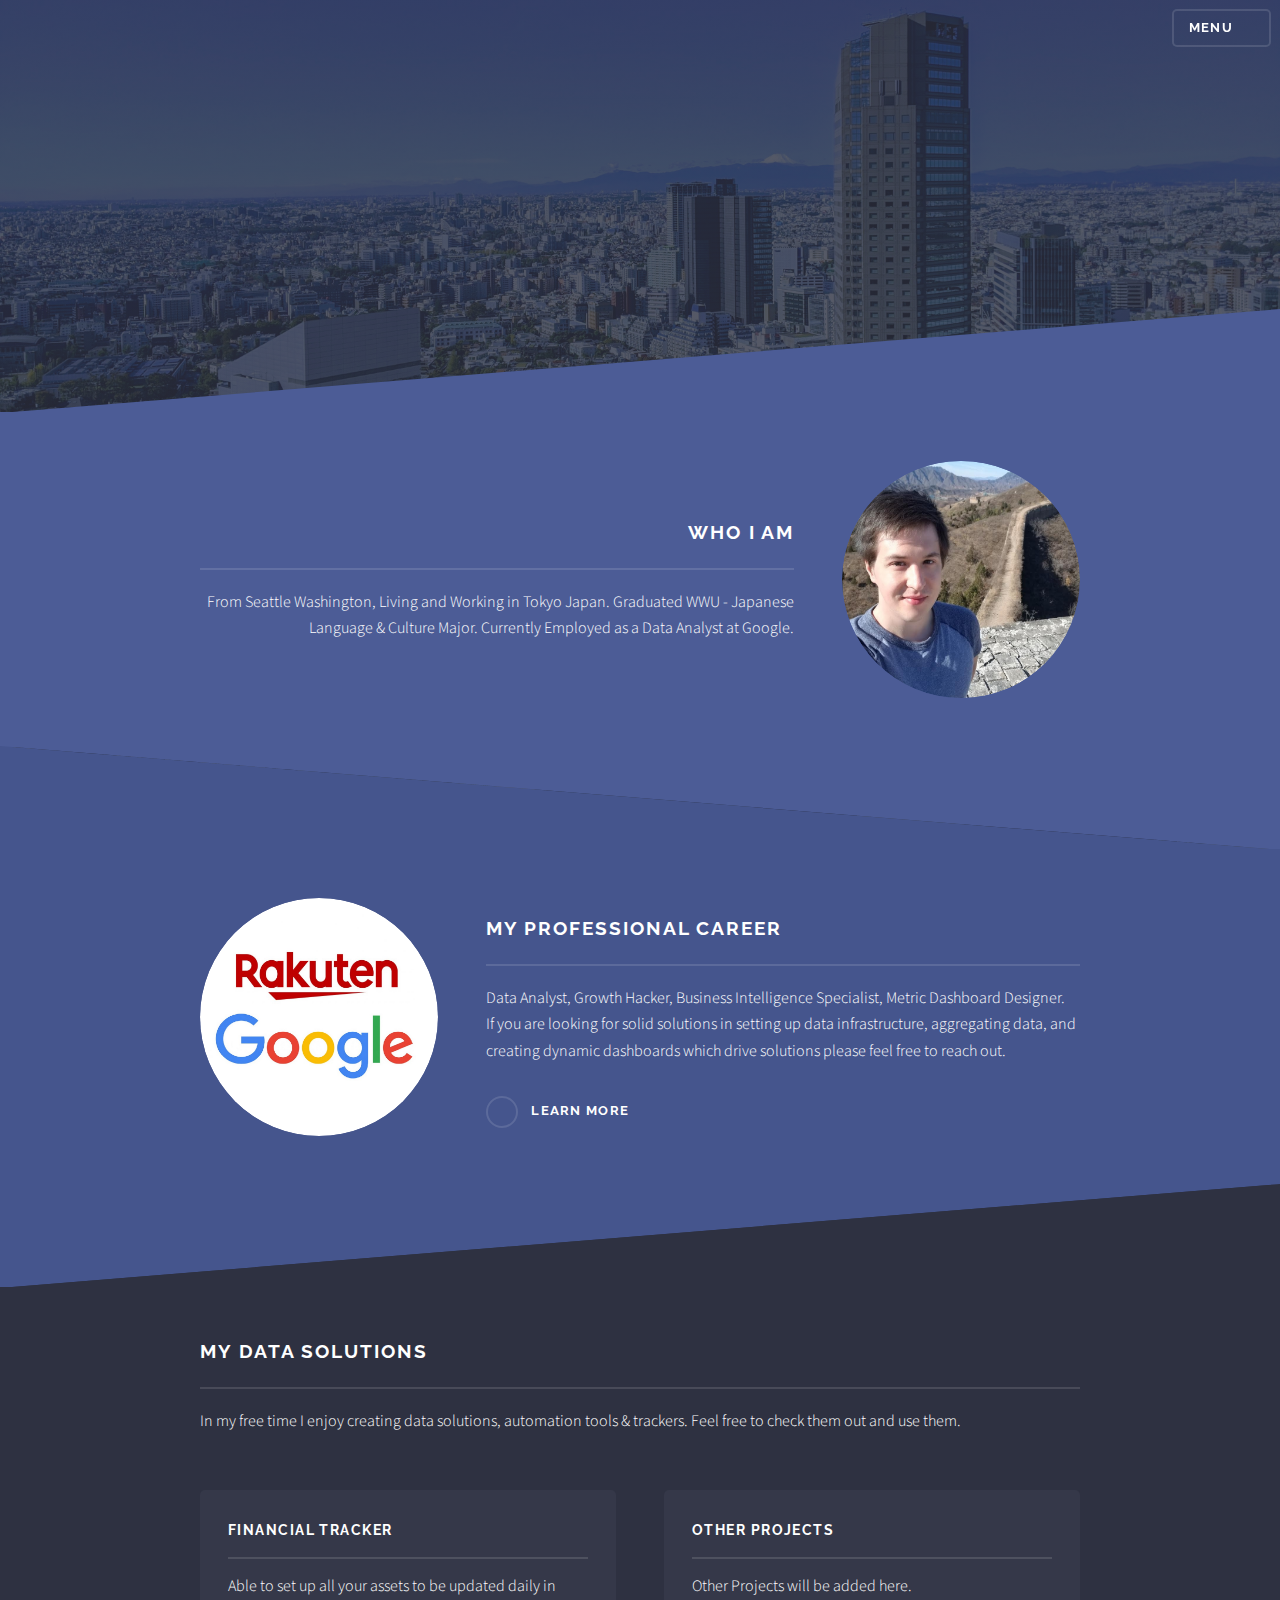
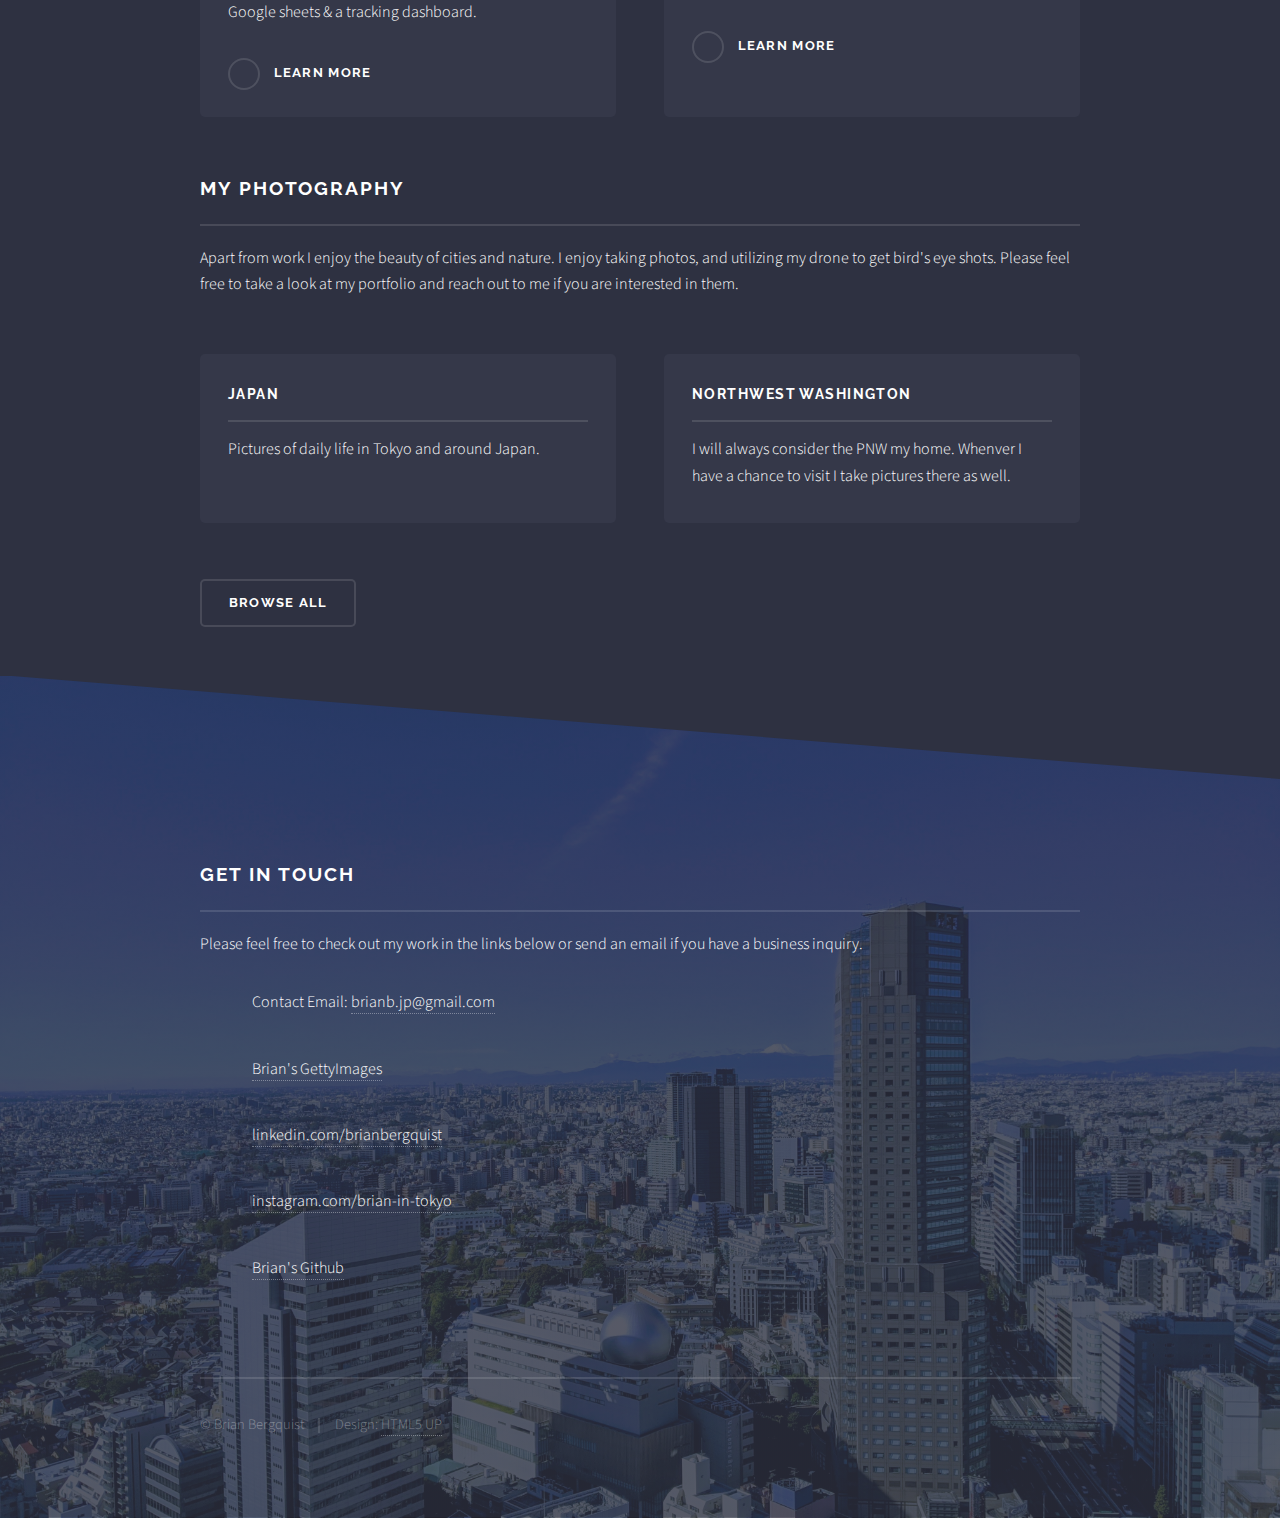
==== commit 18ee81f8: "background image fix" ====
--- a/index.html
+++ b/index.html
@@ -33,7 +33,8 @@
 								<li><a href="index.html">Home</a></li>
 								<li><a href="data.html">Data Solutions</a></li>
 								<li><a href="photography.html">Photography</a></li>
-								<li><a href="photography.html">Resume</a></li>
+								<li><a href="resume.html">Resume</a></li>
+								<li><a href="blog.html">Blog</a></li>
 								<li><a href="#contact">Contact</a></li>
 							</ul>
 							<a href="#" class="close">Close</a>
@@ -58,7 +59,7 @@
 									<a href="#" class="image"><img src="images/brianpic.jpg" alt="" /></a>
 									<div class="content">
 										<h2 class="major">Who I Am</h2>
-										<p>From Seattle Washington, Living and Working in Tokyo Japan. <br> Graduated WWU - Japanese Language & Culture Major. <br> Currently Employed as a Data Analyst at Google.</p>
+										<p>From Seattle Washington, Living and Working in Tokyo Japan. Graduated WWU - Japanese Language & Culture Major. Currently Employed as a Data Analyst at Google.</p>
 										<!-- <a href="#" class="special">Learn more</a> -->
 									</div>
 								</div>
@@ -67,7 +68,7 @@
 						<!-- Two -->
 							<section id="two" class="wrapper alt spotlight style2">
 								<div class="inner">
-									<a href="#" class="image"><img src="images/work.jpg" alt="" /></a>
+									<a href="resume.html" class="image"><img src="images/work.jpg" alt="" /></a>
 									<div class="content">
 										<h2 class="major">my professional career</h2>
 										<p>Data Analyst, Growth Hacker, Business Intelligence Specialist, Metric Dashboard Designer.<br> If you are looking for solid solutions in setting up data infrastructure, aggregating data, and creating dynamic dashboards which drive solutions please feel free to reach out.    </p>
@@ -98,13 +99,13 @@
 									<p>In my free time I enjoy creating data solutions, automation tools & trackers. Feel free to check them out and use them.</p>
 									<section class="features">
 										<article>
-											<a href="#" class="image"><img src="images/tracker2.jpg" alt="" /></a>
+											<a href="#" class="image"><img src="images/projects/tracker2.jpg" alt="" /></a>
 											<h3 class="major">Financial Tracker</h3>
 											<p>Able to set up all your assets to be updated daily in Google sheets & a tracking dashboard.</p>
 											<a href="#" class="special">Learn more</a>
 										</article>
 										<article>
-											<a href="#" class="image"><img src="images/projects.jpg" alt="" /></a>
+											<a href="#" class="image"><img src="images/projects/projects.jpg" alt="" /></a>
 											<h3 class="major">Other Projects</h3>
 											<p>Other Projects will be added here.</p>
 											<a href="#" class="special">Learn more</a>
@@ -116,20 +117,20 @@
 									<p>Apart from work I enjoy the beauty of cities and nature.  I enjoy taking photos, and utilizing my drone to get bird's eye shots. Please feel free to take a look at my portfolio and reach out to me if you are interested in them.</p>
 									<section class="features">
 										<article>
-											<a href="#" class="image"><img src="images/fuji.jpg" alt="" /></a>
+											<a href="photography.html" class="image"><img src="images/photos/fuji.jpg" alt="" /></a>
 											<h3 class="major">Japan</h3>
 											<p>Pictures of daily life in Tokyo and around Japan.</p>
-											<a href="#" class="special">Learn more</a>
+											<!-- <a href="#" class="special">Learn more</a> -->
 										</article>
 										<article>
-											<a href="#" class="image"><img src="images/nw.jpg" alt="" /></a>
+											<a href="photography.html" class="image"><img src="images/photos/nw.jpg" alt="" /></a>
 											<h3 class="major">Northwest Washington</h3>
 											<p>I will always consider the PNW my home.  Whenver I have a chance to visit I take pictures there as well.</p>
-											<a href="#" class="special">Learn more</a>
+											<!-- <a href="#" class="special">Learn more</a> -->
 										</article>
 									</section>
 									<ul class="actions">
-										<li><a href="#" class="button">Browse All</a></li>
+										<li><a href="photography.html" class="button">Browse All</a></li>
 									</ul>
 								</div>
 							</section>
@@ -166,7 +167,7 @@
 									1234 Somewhere Road Suite #2894<br />
 									Nashville, TN 00000-0000
 								</li> -->
-								<li class="icon solid fa-envelope">Contact Email: <a href="#">brianb.jp@gmail.com</a></li>
+								<li class="icon solid fa-envelope">Contact Email: <a href="mailto: brianb.jpn@gmail.com">brianb.jp@gmail.com</a></li>
 								<li class="icon solid fa-camera"><a href="https://www.istockphoto.com/jp/portfolio/brianbergquist">Brian's GettyImages</a></li>
 							  <li class="icon brands fa-linkedin"><a href="https://www.linkedin.com/in/brian-bergquist-264b56ba/">linkedin.com/brianbergquist</a></li>
 								<li class="icon brands fa-instagram"><a href="https://www.instagram.com/brian_in_tokyo/">instagram.com/brian-in-tokyo</a></li>
@@ -187,6 +188,5 @@
 			<script src="assets/js/breakpoints.min.js"></script>
 			<script src="assets/js/util.js"></script>
 			<script src="assets/js/main.js"></script>
-
 	</body>
 </html>
--- a/assets/css/main.css
+++ b/assets/css/main.css
@@ -2484,6 +2484,19 @@
 		ul li {
 			padding-left: 0.5em;
 		}
+
+		ul.two {
+			list-style: disc;
+			margin: 0 0 2em 0;
+			padding-left: 1em;
+			columns: 2;
+  		-webkit-columns: 2;
+  		-moz-columns: 2;
+		}
+
+			ul.two li {
+				padding-left: 0.5em;
+			}
 
 		ul.alt {
 			list-style: none;
@@ -3466,7 +3479,7 @@
 			#banner {
 				padding: 7em 0 8.25em 0 ;
 				background-color: #2e3141;
-				background-image: linear-gradient(to top, rgba(46, 49, 65, 0.8), rgba(46, 49, 65, 0.8)), url("../../images/bg.jpg");
+				background-image: linear-gradient(to top, rgba(46, 49, 65, 0.8), rgba(46, 49, 65, 0.8)), url("../../images/tok-bg.jpg");
 				background-size: auto,  cover;
 				background-position: center,@@ -3578,7 +3591,7 @@
 		#wrapper > header {
 			padding: 9em 0 6.25em 0 ;
 			background-color: #2e3141;
-			background-image: linear-gradient(to top, rgba(46, 49, 65, 0.8), rgba(46, 49, 65, 0.8)), url("../../images/bg.jpg");
+			background-image: linear-gradient(to top, rgba(46, 49, 65, 0.8), rgba(46, 49, 65, 0.8)), url("../../images/tok-bg.jpg");
 			background-size: auto,  cover;
 			background-position: center,@@ -4071,7 +4084,7 @@
 
 		#footer {
 			background-color: #2e3141;
-			background-image: linear-gradient(to top, rgba(46, 49, 65, 0.8), rgba(46, 49, 65, 0.8)), url("../../images/bg.jpg");
+			background-image: linear-gradient(to top, rgba(46, 49, 65, 0.8), rgba(46, 49, 65, 0.8)), url("../../images/tok-bg.jpg");
 			background-size: auto,  cover;
 			background-position: center,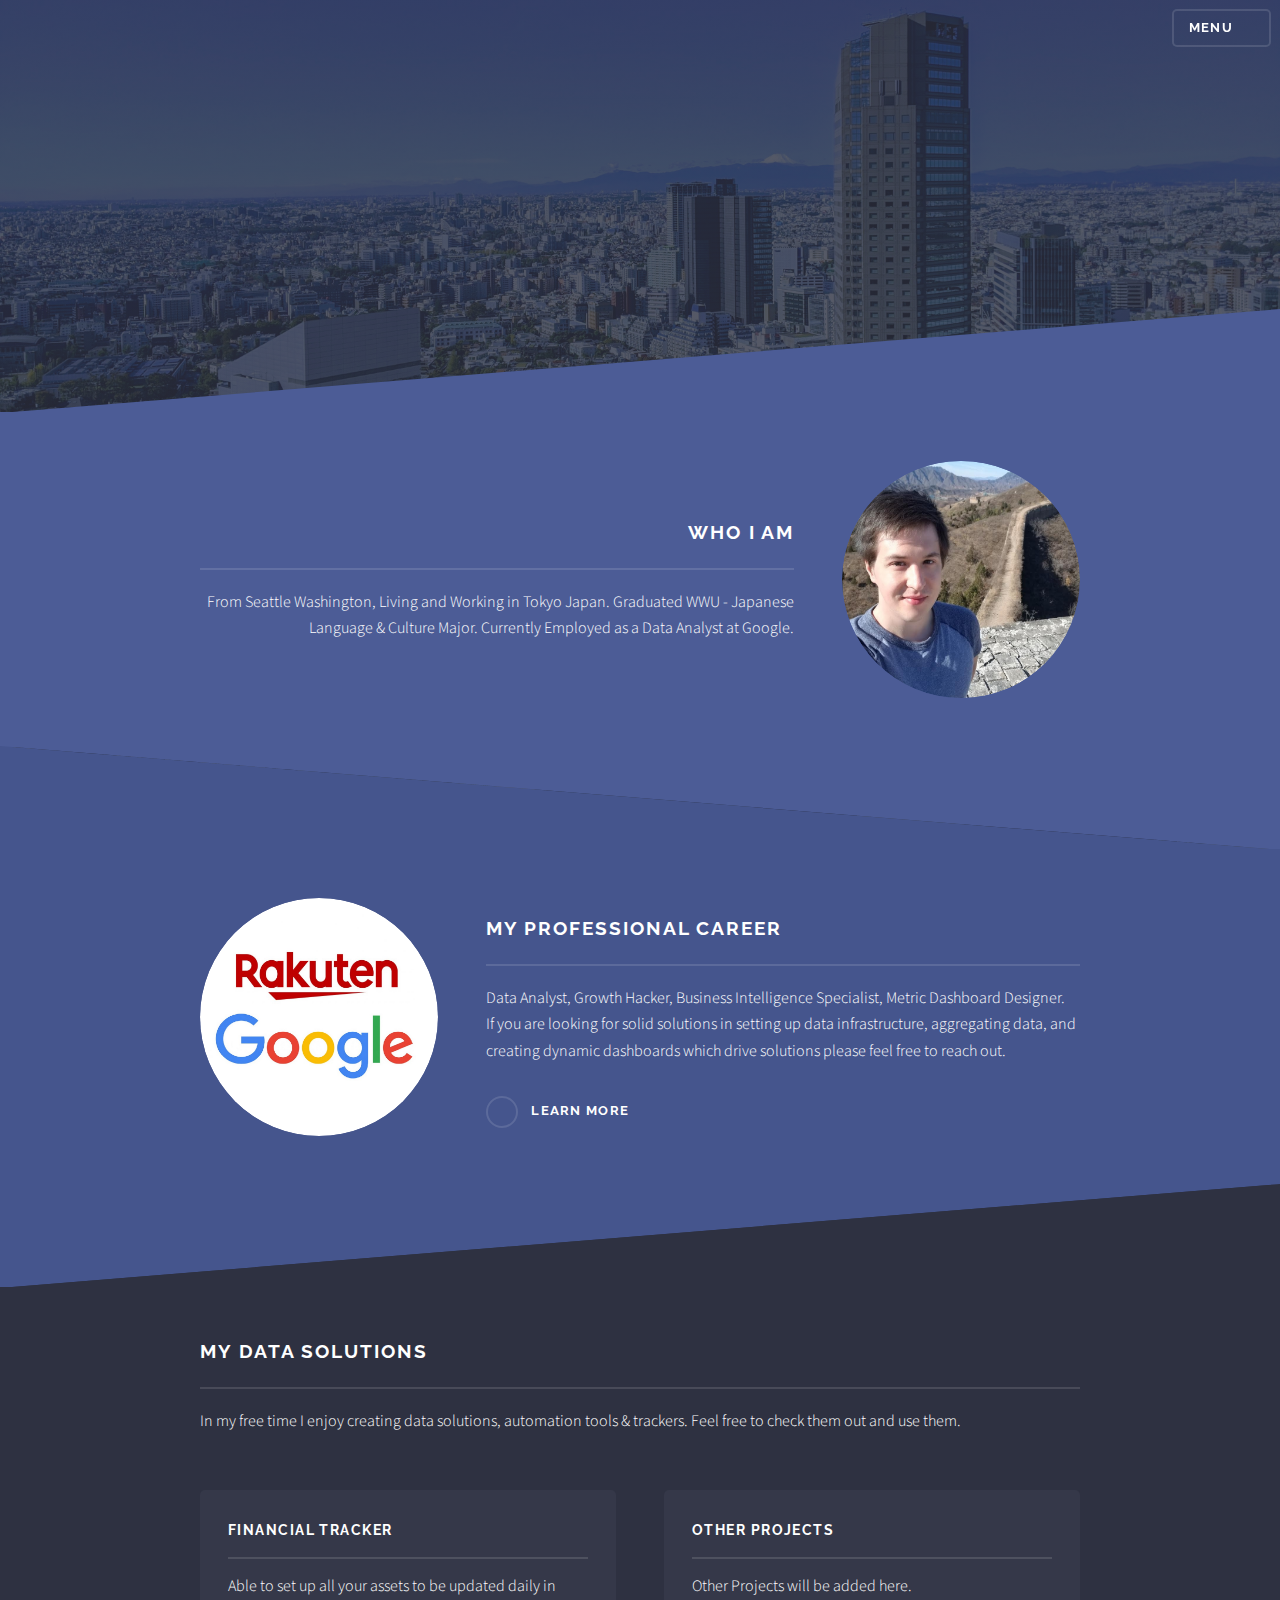
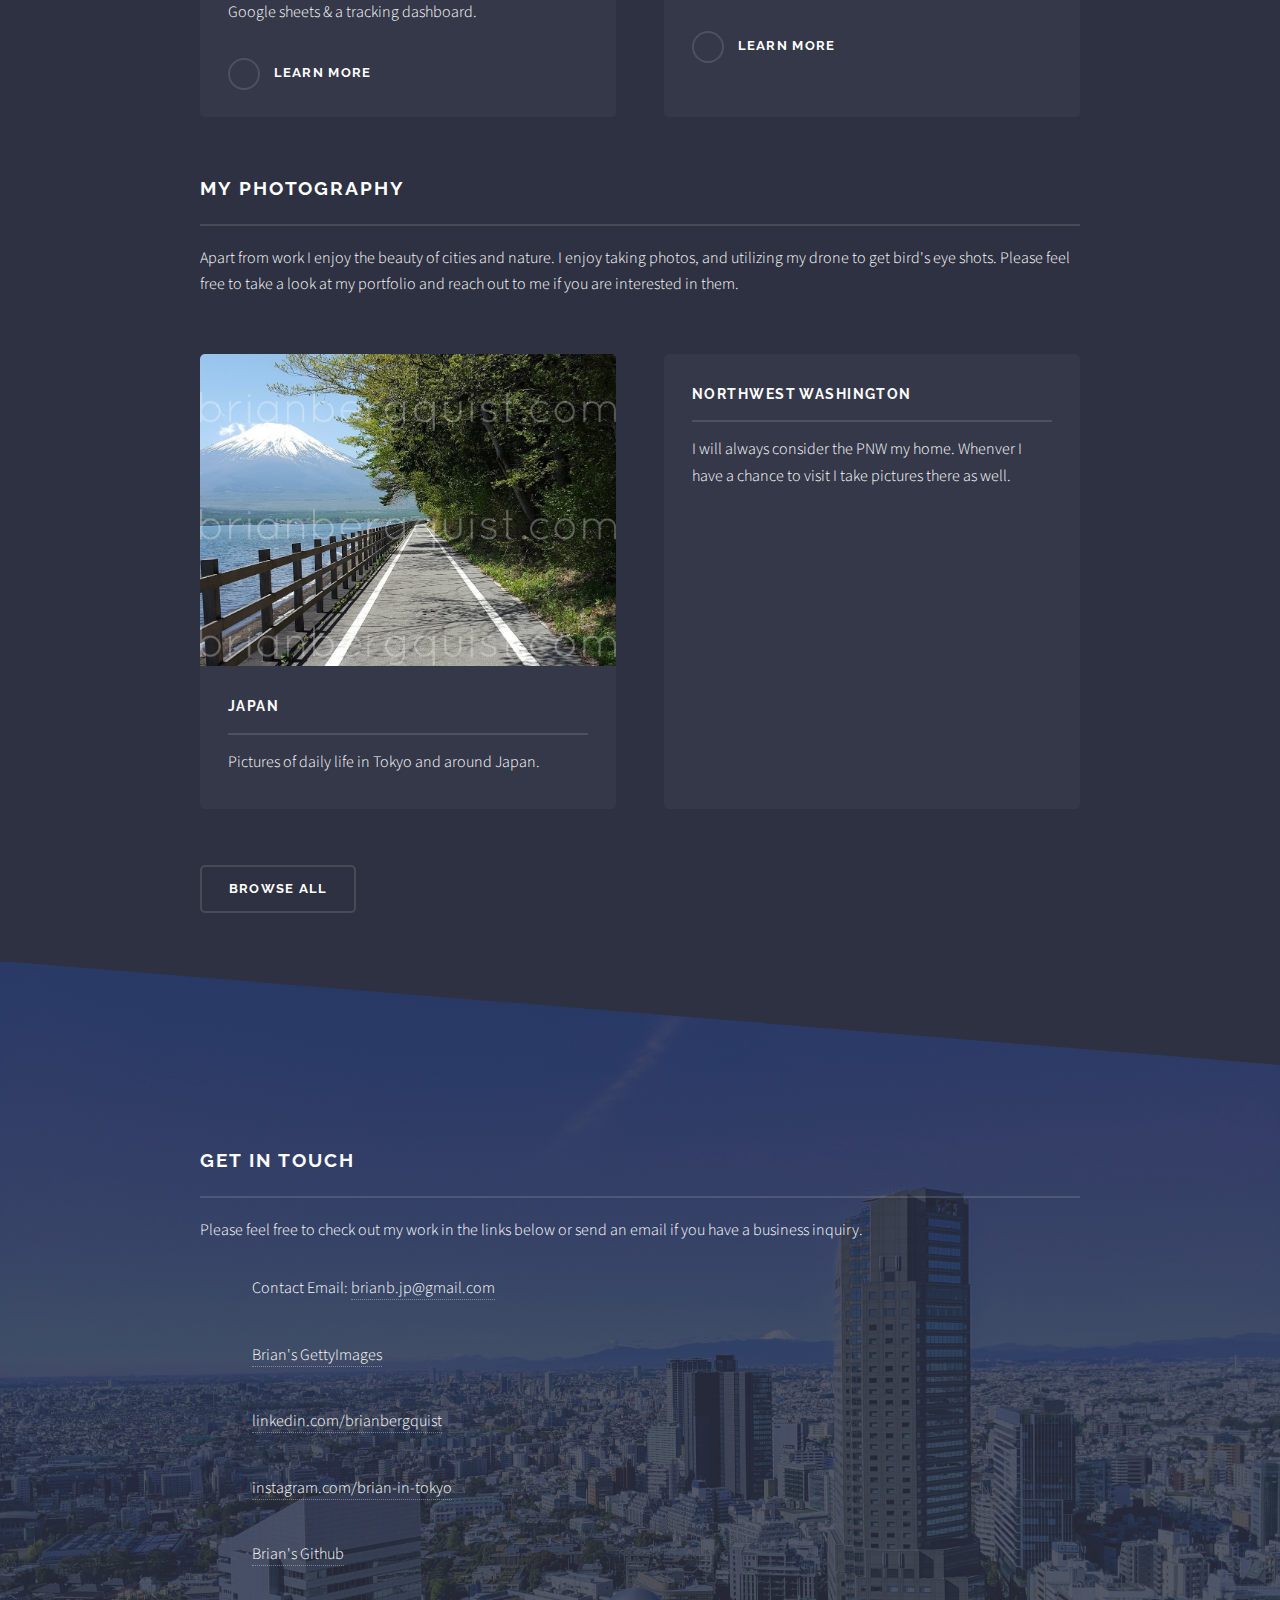
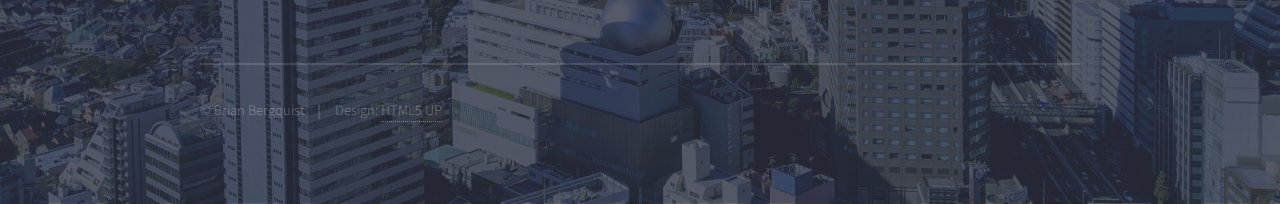
==== commit 38bdcec6: "added favicon" ====
--- a/index.html
+++ b/index.html
@@ -11,6 +11,23 @@
 		<meta name="viewport" content="width=device-width, initial-scale=1, user-scalable=no" />
 		<link rel="stylesheet" href="assets/css/main.css" />
 		<noscript><link rel="stylesheet" href="assets/css/noscript.css" /></noscript>
+
+		<!-- Global site tag (gtag.js) - Google Analytics -->
+		<script async src="https://www.googletagmanager.com/gtag/js?id=G-ZF3SVHN3Y6"></script>
+		<script>
+		  window.dataLayer = window.dataLayer || [];
+		  function gtag(){dataLayer.push(arguments);}
+		  gtag('js', new Date());
+
+		  gtag('config', 'G-ZF3SVHN3Y6');
+		</script>
+
+		<!-- Favicon Setup -->
+		<link rel="apple-touch-icon" sizes="180x180" href="images/favicon/apple-touch-icon.png">
+		<link rel="icon" type="image/png" sizes="32x32" href="images/favicon/favicon-32x32.png">
+		<link rel="icon" type="image/png" sizes="16x16" href="images/favicon/favicon-16x16.png">
+		<link rel="manifest" href="/site.webmanifest">
+
 	</head>
 	<body class="is-preload">
 
--- a/assets/css/main.css
+++ b/assets/css/main.css
@@ -4167,3 +4167,95 @@
 		}
 
 	}
+
+	/* Style the Image Used to Trigger the Modal */
+	#myImg {
+  border-radius: 5px;
+  cursor: pointer;
+  transition: 0.3s;
+}
+
+#myImg:hover {
+  opacity: 0.2;
+}
+
+.modal {
+  display: none;
+  /* Hidden by default */
+  position: fixed;
+  /* Stay in place */
+  z-index: 1;
+  /* Sit on top */
+  padding-top: 100px;
+  /* Location of the box */
+  left: 0;
+  top: 45px;
+  width: 100%;
+  /* Full width */
+  height: 100%;
+  /* Full height */
+  overflow: auto;
+  /* Enable scroll if needed */
+  background-color: rgb(0, 0, 0);
+  /* Fallback color */
+  background-color: rgba(0, 0, 0, 0.9);
+  /* Black w/ opacity */
+}
+
+.modal-content {
+  margin: auto;
+  display: block;
+  /* width: 80%;
+  max-width: 100%; */
+	max-width: 95%;
+  max-height: 95vh;
+}
+
+#caption {
+  margin: auto;
+  display: block;
+  width: 80%;
+  max-width: 100%;
+  text-align: center;
+  color: #ccc;
+  padding: 10px 0;
+  height: 150px;
+}
+
+.modal-content,
+#caption {
+  animation-name: zoom;
+  animation-duration: 0.6s;
+}
+
+@keyframes zoom {
+  from {
+    transform: scale(0)
+  }
+  to {
+    transform: scale(1)
+  }
+}
+
+.close {
+  position: absolute;
+  top: 35px;
+  right: 35px;
+  color: #f1f1f1;
+  font-size: 40px;
+  font-weight: bold;
+  transition: 0.3s;
+}
+
+.close:hover,
+.close:focus {
+  color: #bbb;
+  text-decoration: none;
+  cursor: pointer;
+}
+
+@media only screen and (max-width: 700px) {
+  .modal-content {
+    width: 100%;
+  }
+}
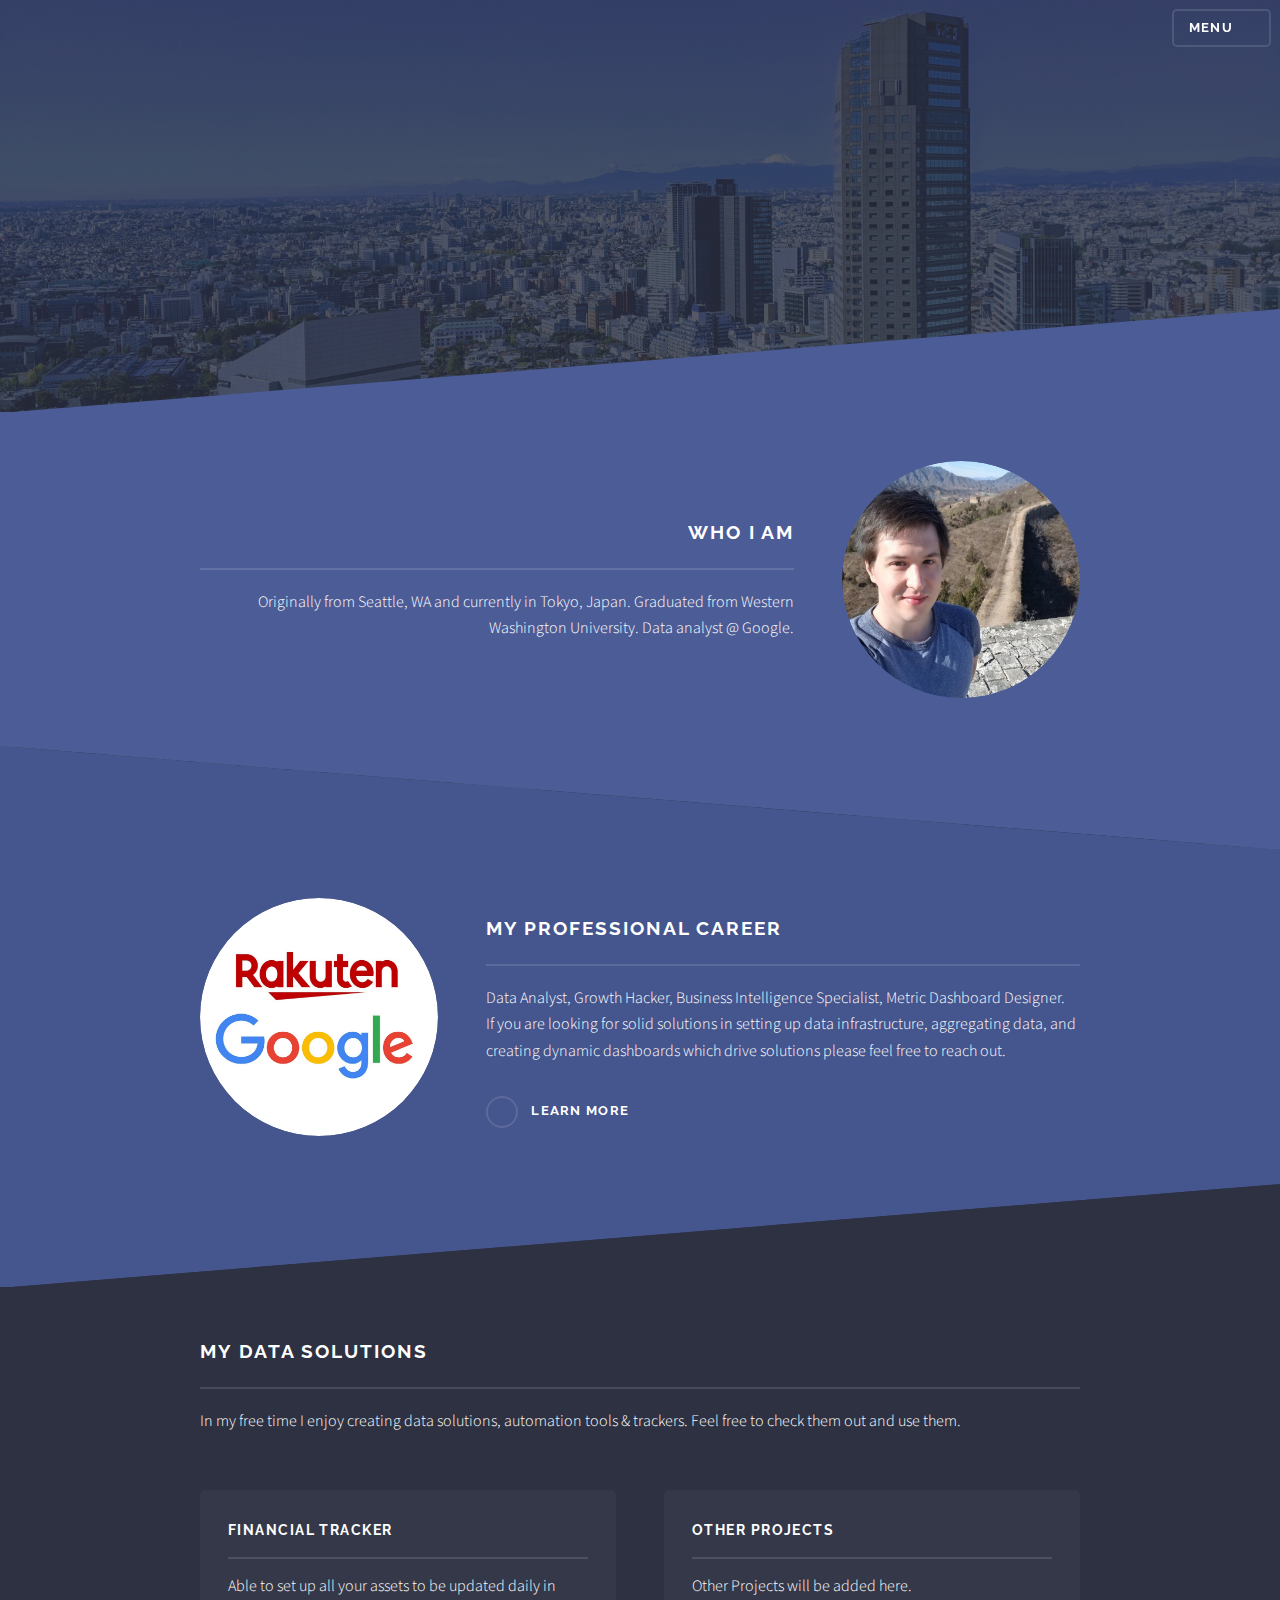
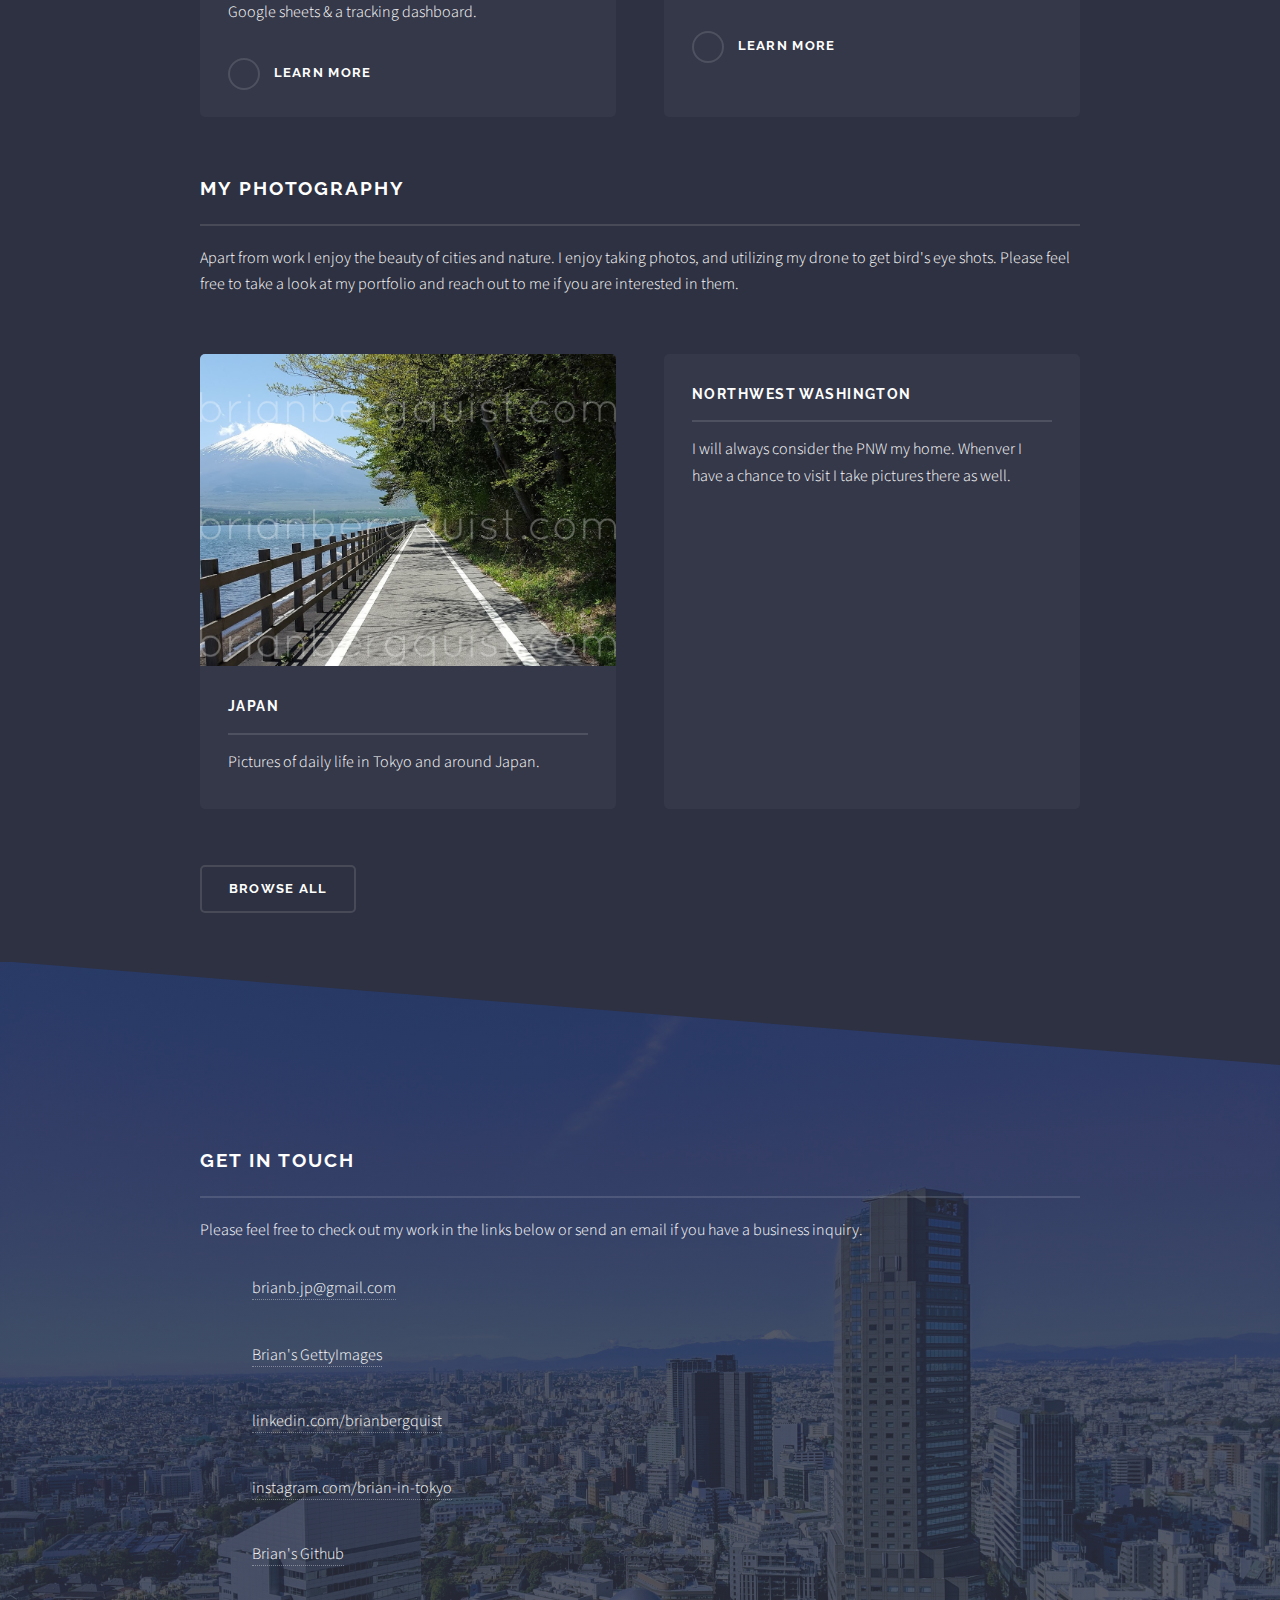
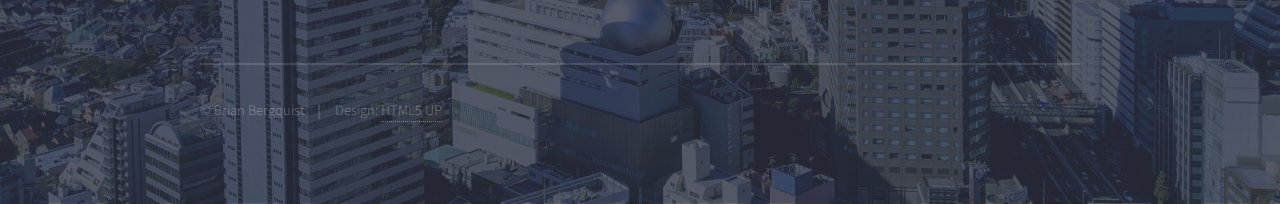
==== commit fbcda06e: "email" ====
--- a/index.html
+++ b/index.html
@@ -76,7 +76,7 @@
 									<a href="#" class="image"><img src="images/brianpic.jpg" alt="" /></a>
 									<div class="content">
 										<h2 class="major">Who I Am</h2>
-										<p>From Seattle Washington, Living and Working in Tokyo Japan. Graduated WWU - Japanese Language & Culture Major. Currently Employed as a Data Analyst at Google.</p>
+										<p>Originally from Seattle, WA and currently in Tokyo, Japan. Graduated from Western Washington University. Data analyst @ Google.</p>
 										<!-- <a href="#" class="special">Learn more</a> -->
 									</div>
 								</div>
@@ -184,7 +184,7 @@
 									1234 Somewhere Road Suite #2894<br />
 									Nashville, TN 00000-0000
 								</li> -->
-								<li class="icon solid fa-envelope">Contact Email: <a href="mailto: brianb.jpn@gmail.com">brianb.jp@gmail.com</a></li>
+								<li class="icon solid fa-envelope"><a href="mailto: brianb.jpn@gmail.com">brianb.jp@gmail.com</a></li>
 								<li class="icon solid fa-camera"><a href="https://www.istockphoto.com/jp/portfolio/brianbergquist">Brian's GettyImages</a></li>
 							  <li class="icon brands fa-linkedin"><a href="https://www.linkedin.com/in/brian-bergquist-264b56ba/">linkedin.com/brianbergquist</a></li>
 								<li class="icon brands fa-instagram"><a href="https://www.instagram.com/brian_in_tokyo/">instagram.com/brian-in-tokyo</a></li>
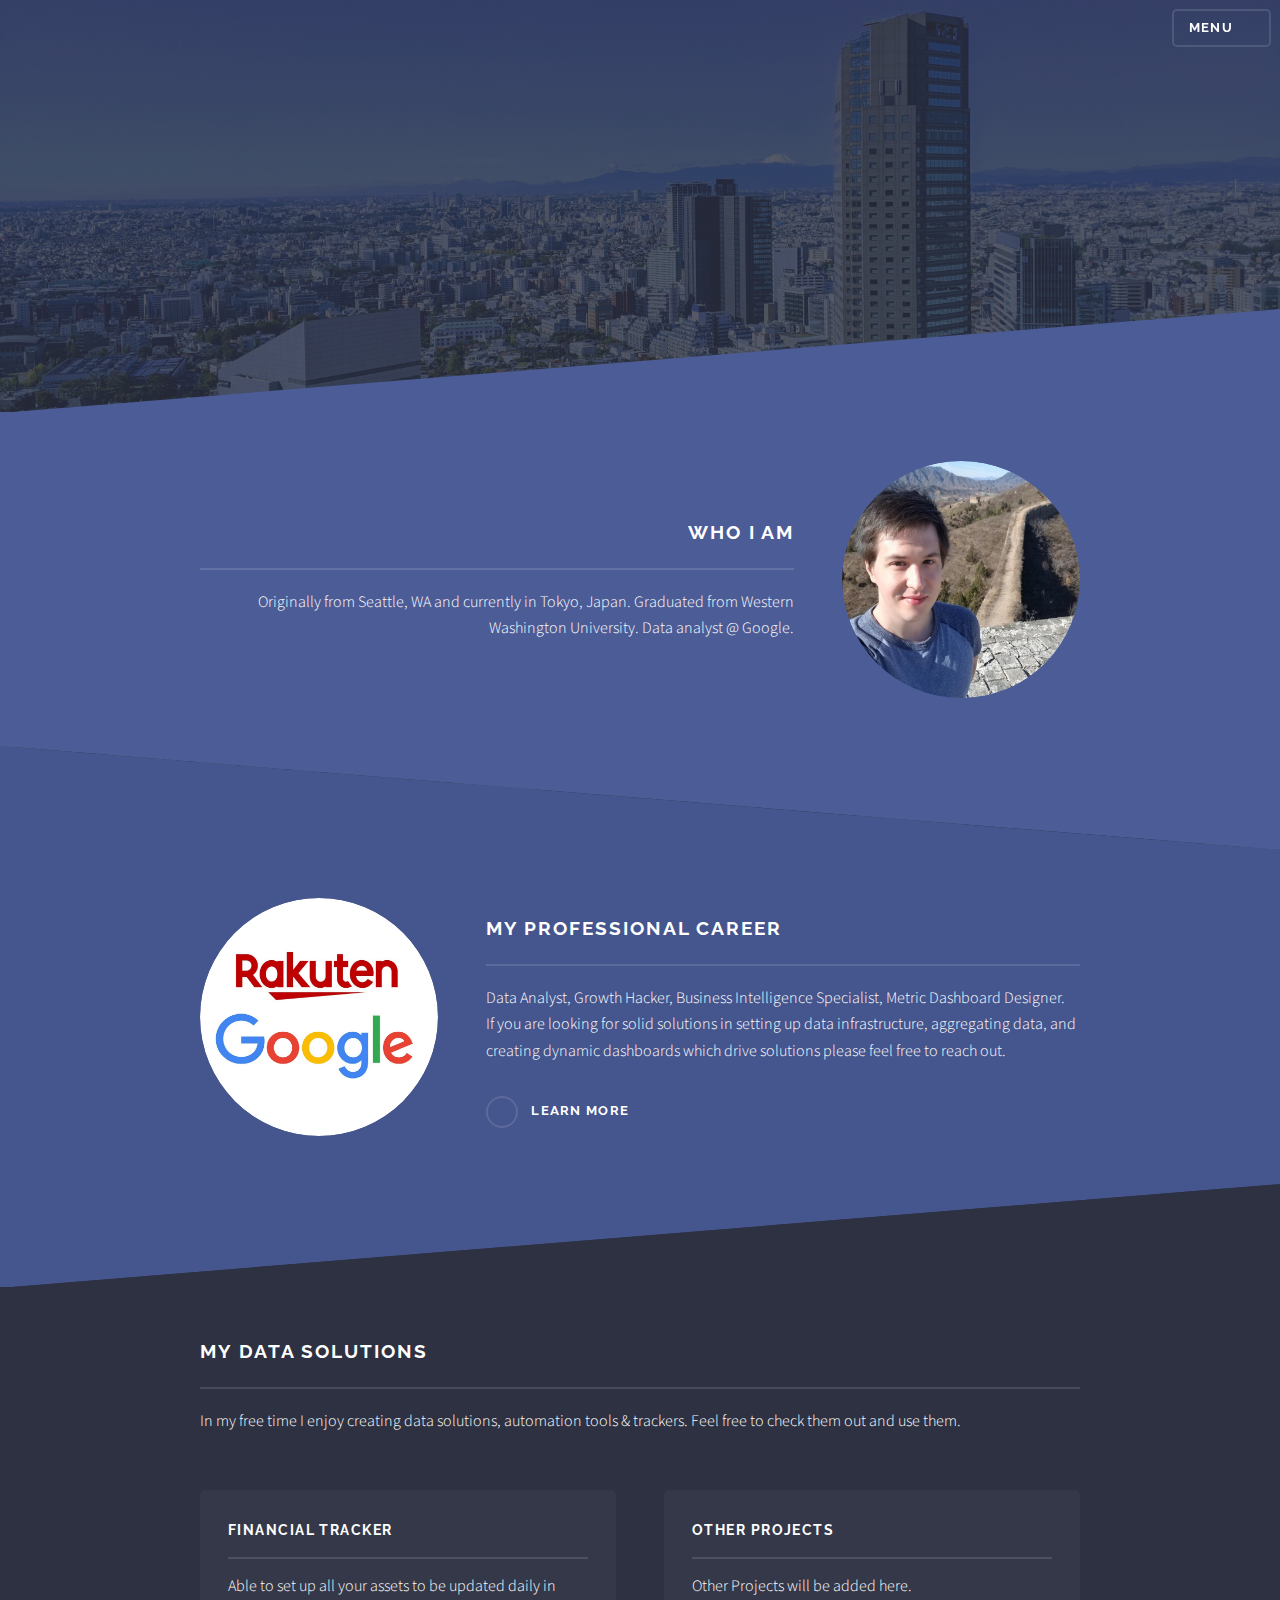
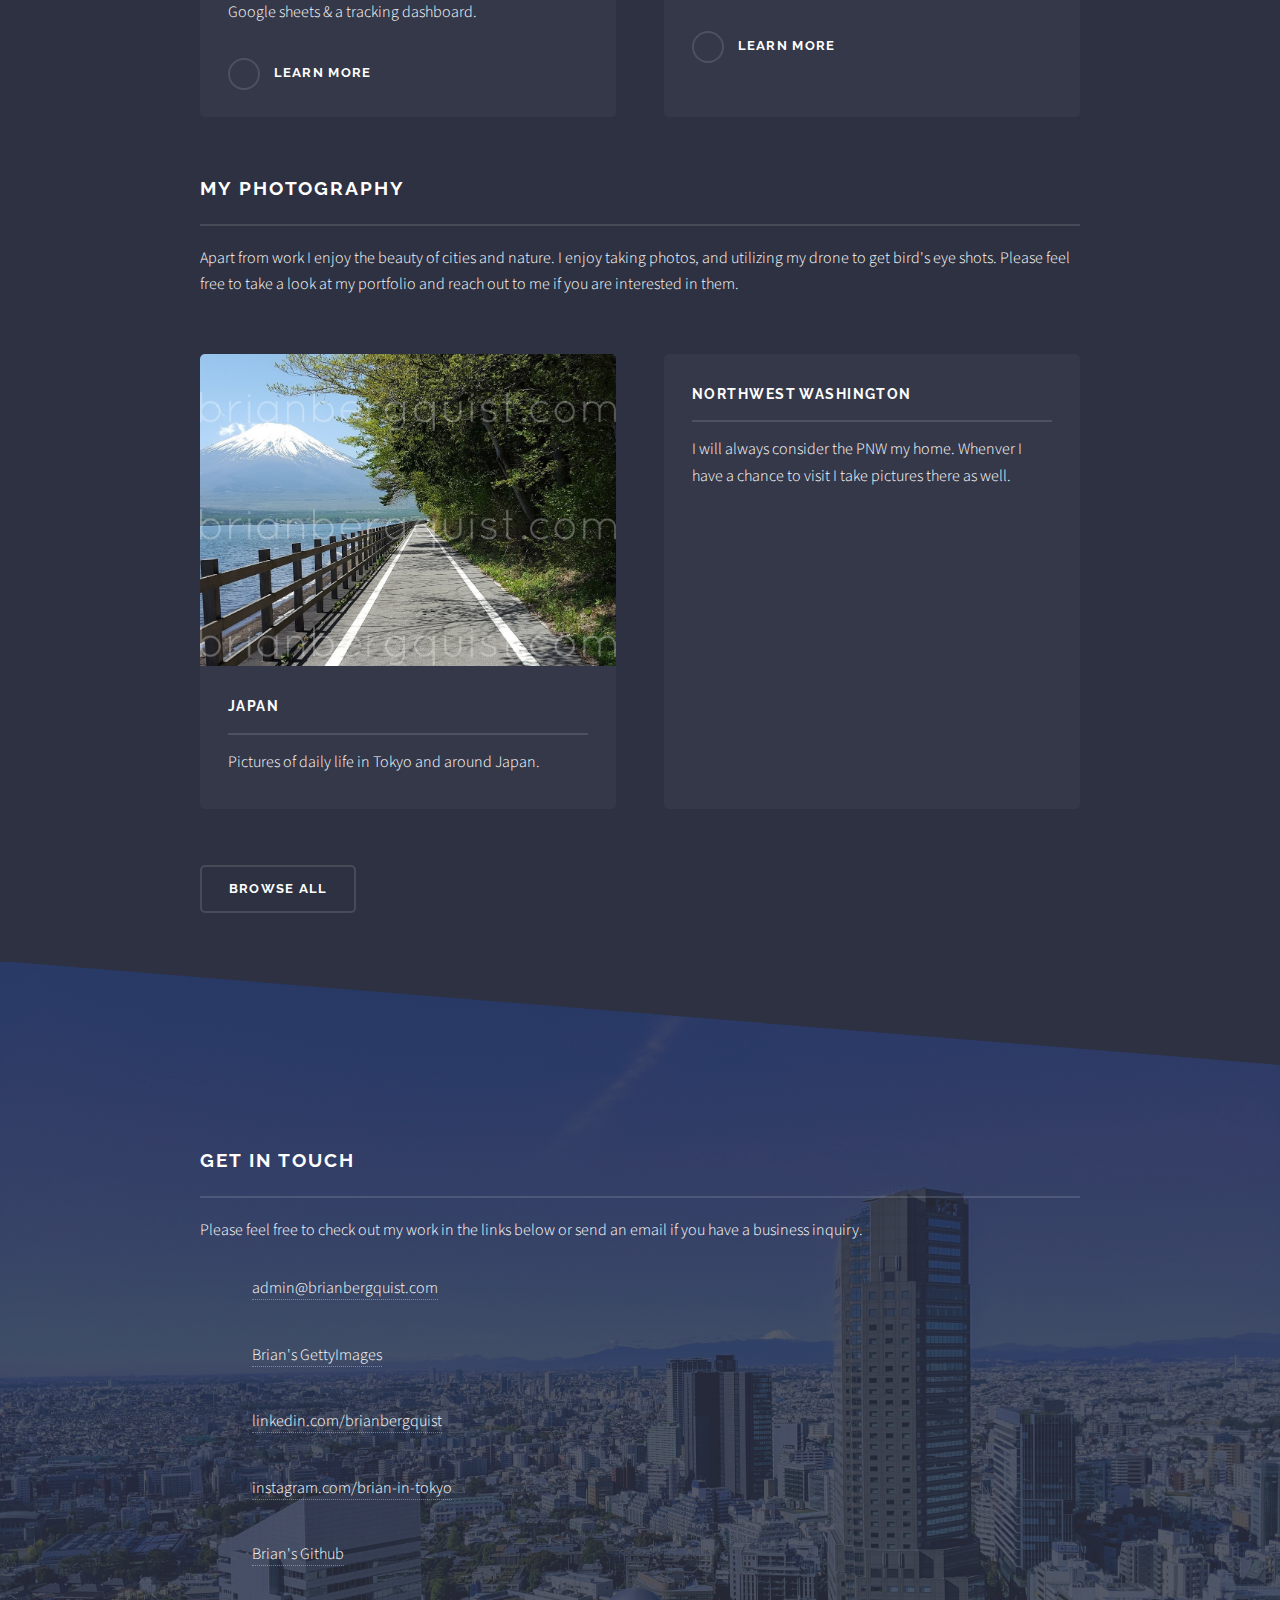
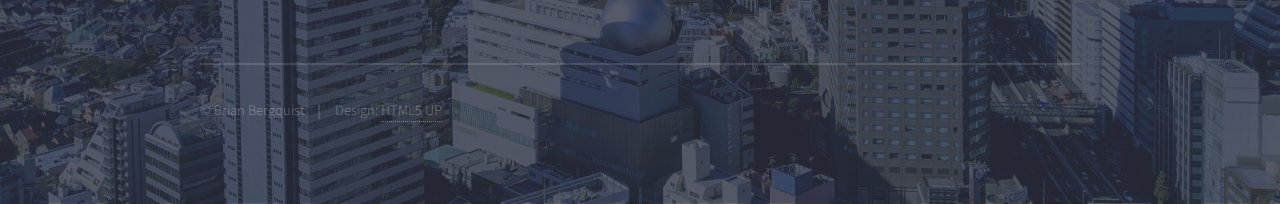
==== commit df28ae90: "added email" ====
--- a/index.html
+++ b/index.html
@@ -184,7 +184,7 @@
 									1234 Somewhere Road Suite #2894<br />
 									Nashville, TN 00000-0000
 								</li> -->
-								<li class="icon solid fa-envelope"><a href="mailto: brianb.jpn@gmail.com">brianb.jp@gmail.com</a></li>
+								<li class="icon solid fa-envelope"><a href="mailto: admin@brianbergquist.com">admin@brianbergquist.com</a></li>
 								<li class="icon solid fa-camera"><a href="https://www.istockphoto.com/jp/portfolio/brianbergquist">Brian's GettyImages</a></li>
 							  <li class="icon brands fa-linkedin"><a href="https://www.linkedin.com/in/brian-bergquist-264b56ba/">linkedin.com/brianbergquist</a></li>
 								<li class="icon brands fa-instagram"><a href="https://www.instagram.com/brian_in_tokyo/">instagram.com/brian-in-tokyo</a></li>
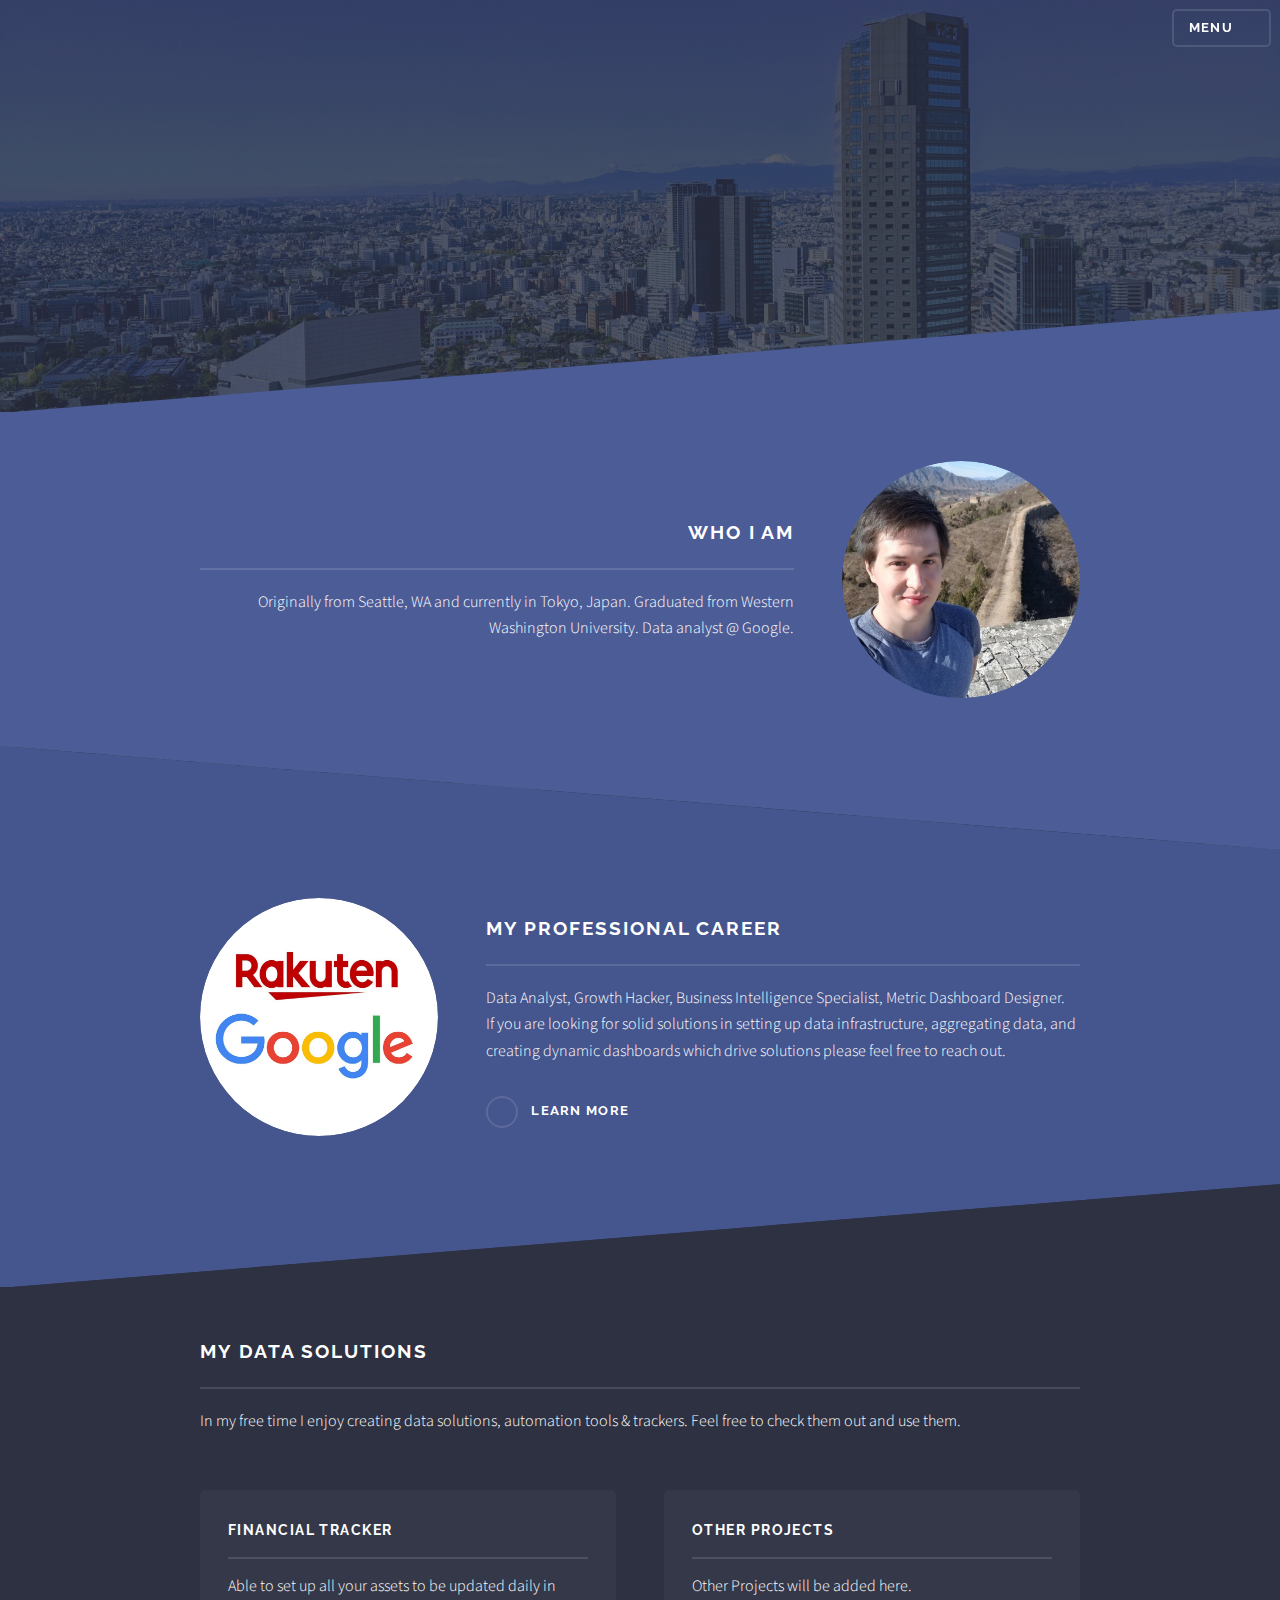
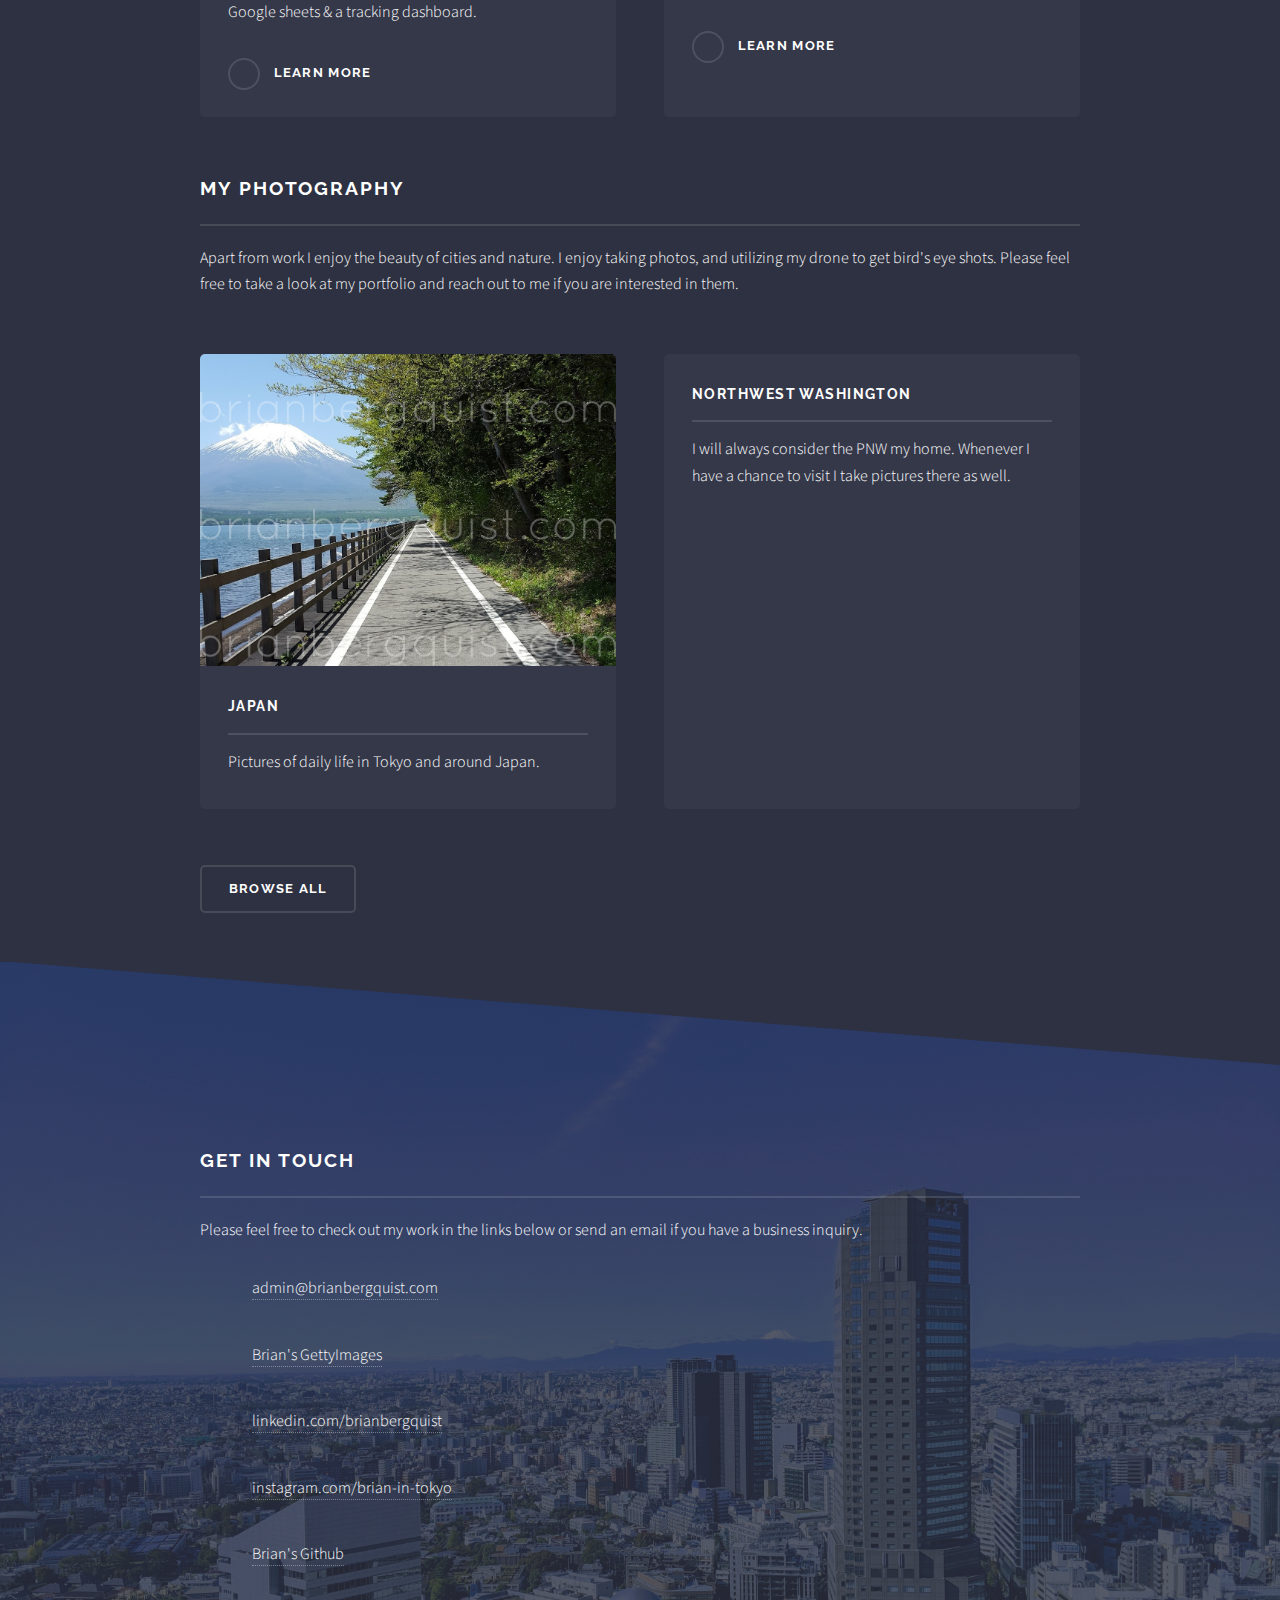
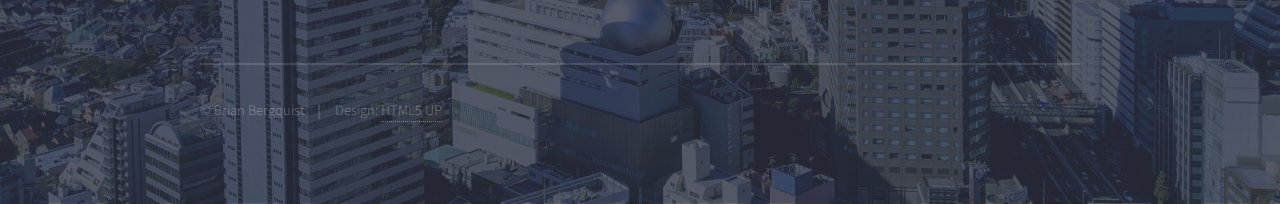
==== commit e7b02d6d: "edit" ====
--- a/index.html
+++ b/index.html
@@ -142,7 +142,7 @@
 										<article>
 											<a href="photography.html" class="image"><img src="images/photos/nw.jpg" alt="" /></a>
 											<h3 class="major">Northwest Washington</h3>
-											<p>I will always consider the PNW my home.  Whenver I have a chance to visit I take pictures there as well.</p>
+											<p>I will always consider the PNW my home.  Whenever I have a chance to visit I take pictures there as well.</p>
 											<!-- <a href="#" class="special">Learn more</a> -->
 										</article>
 									</section>
